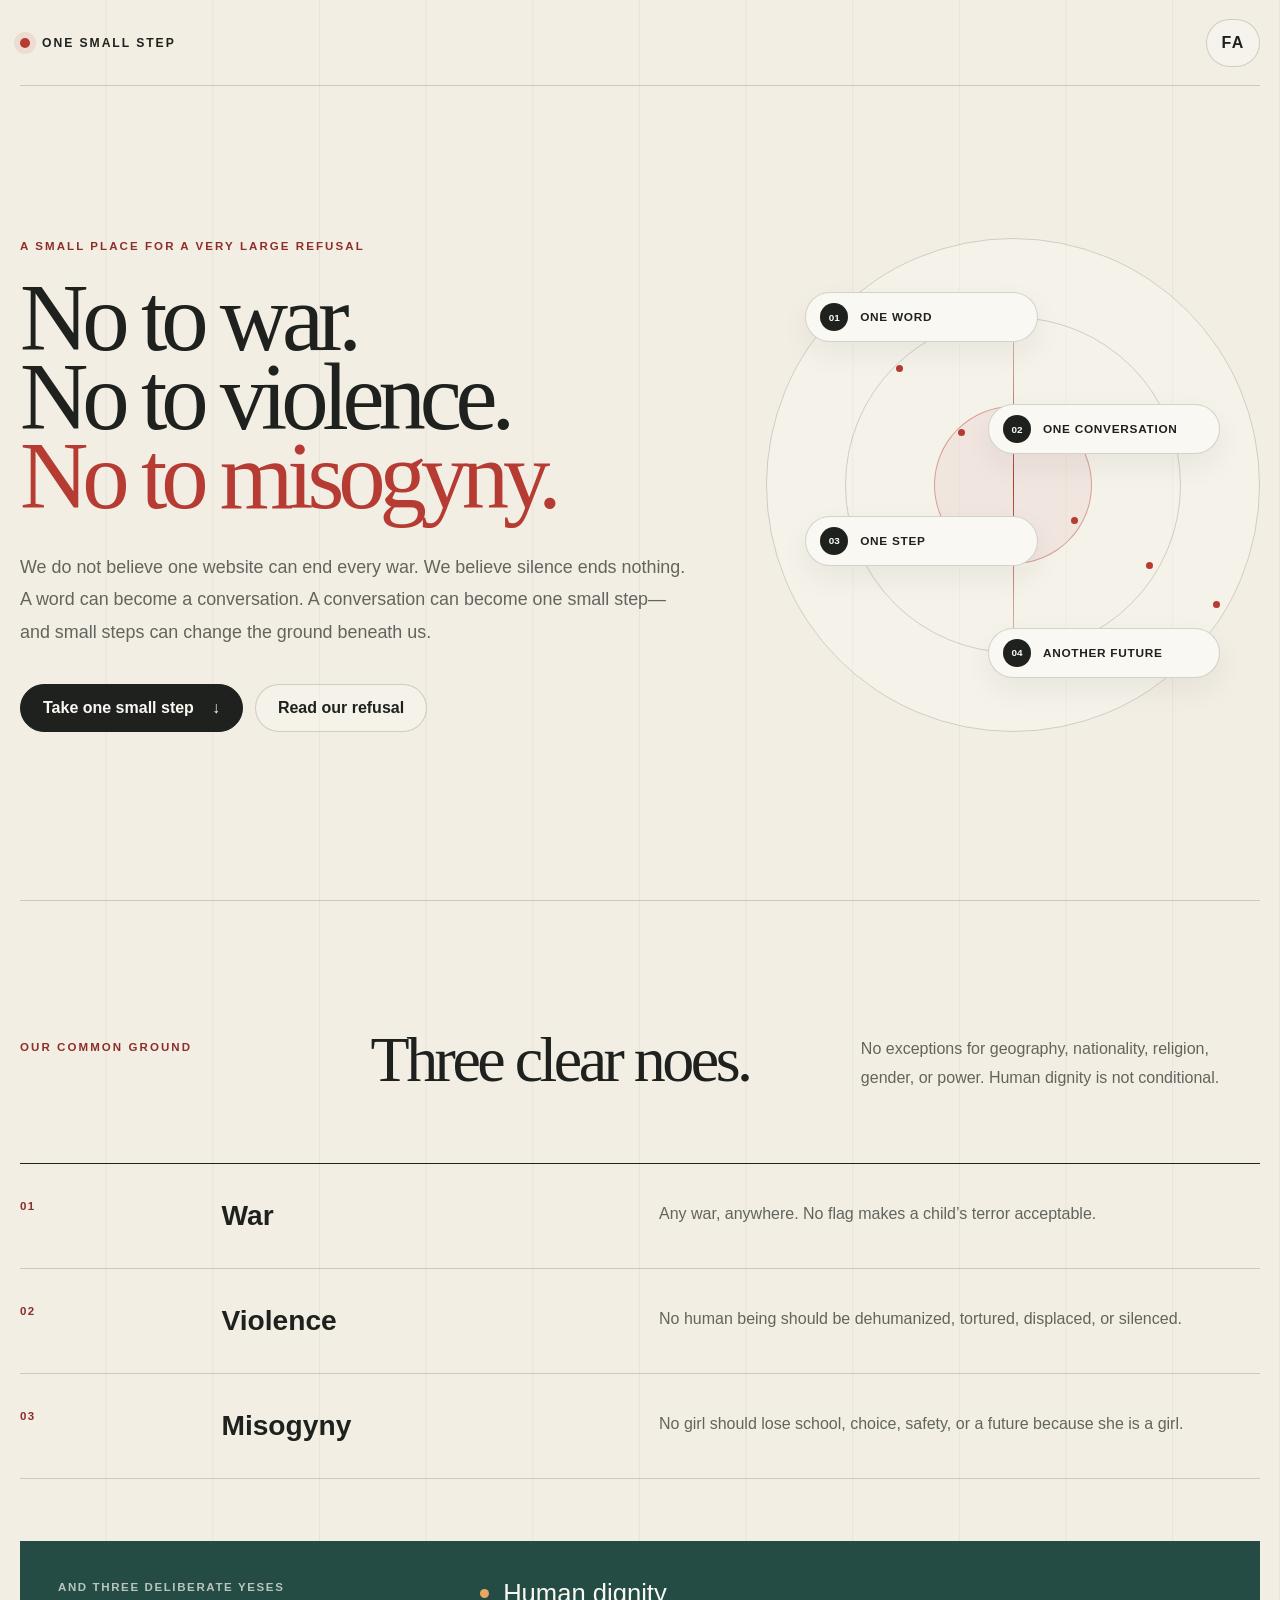
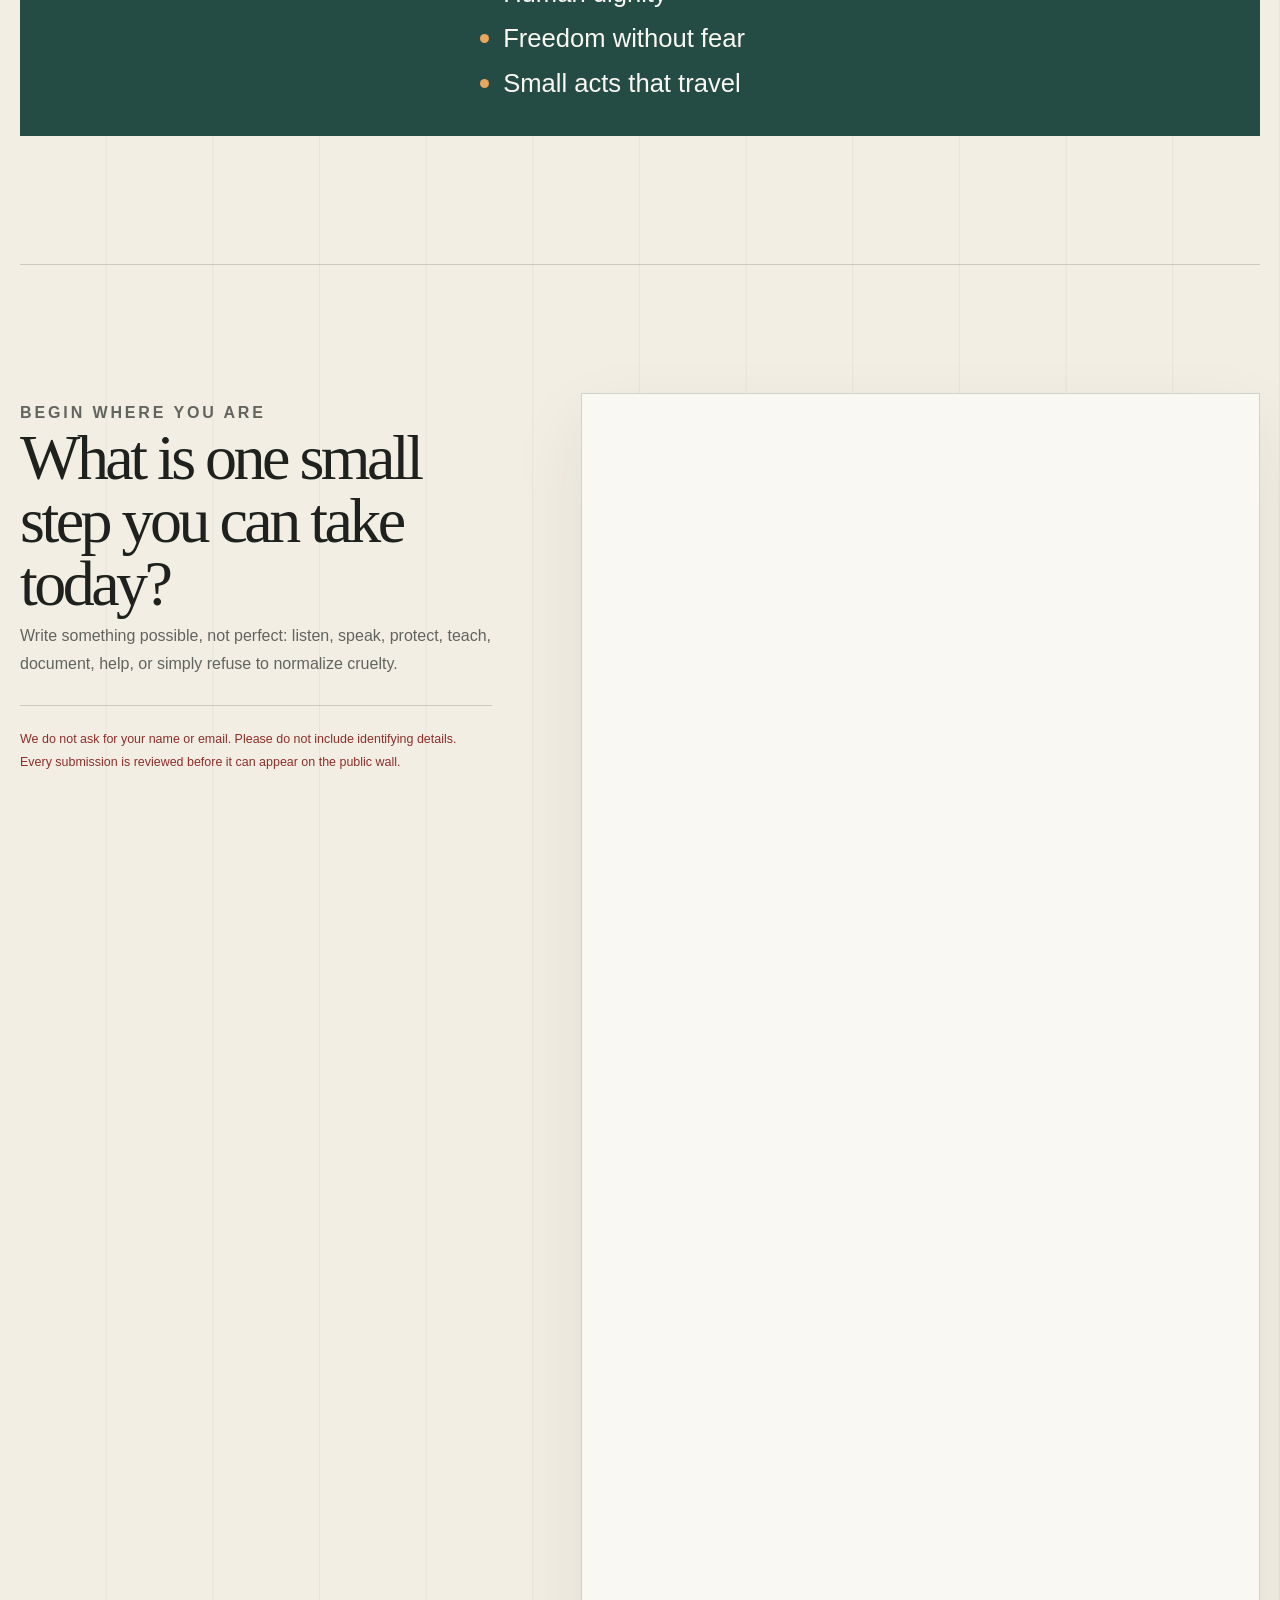
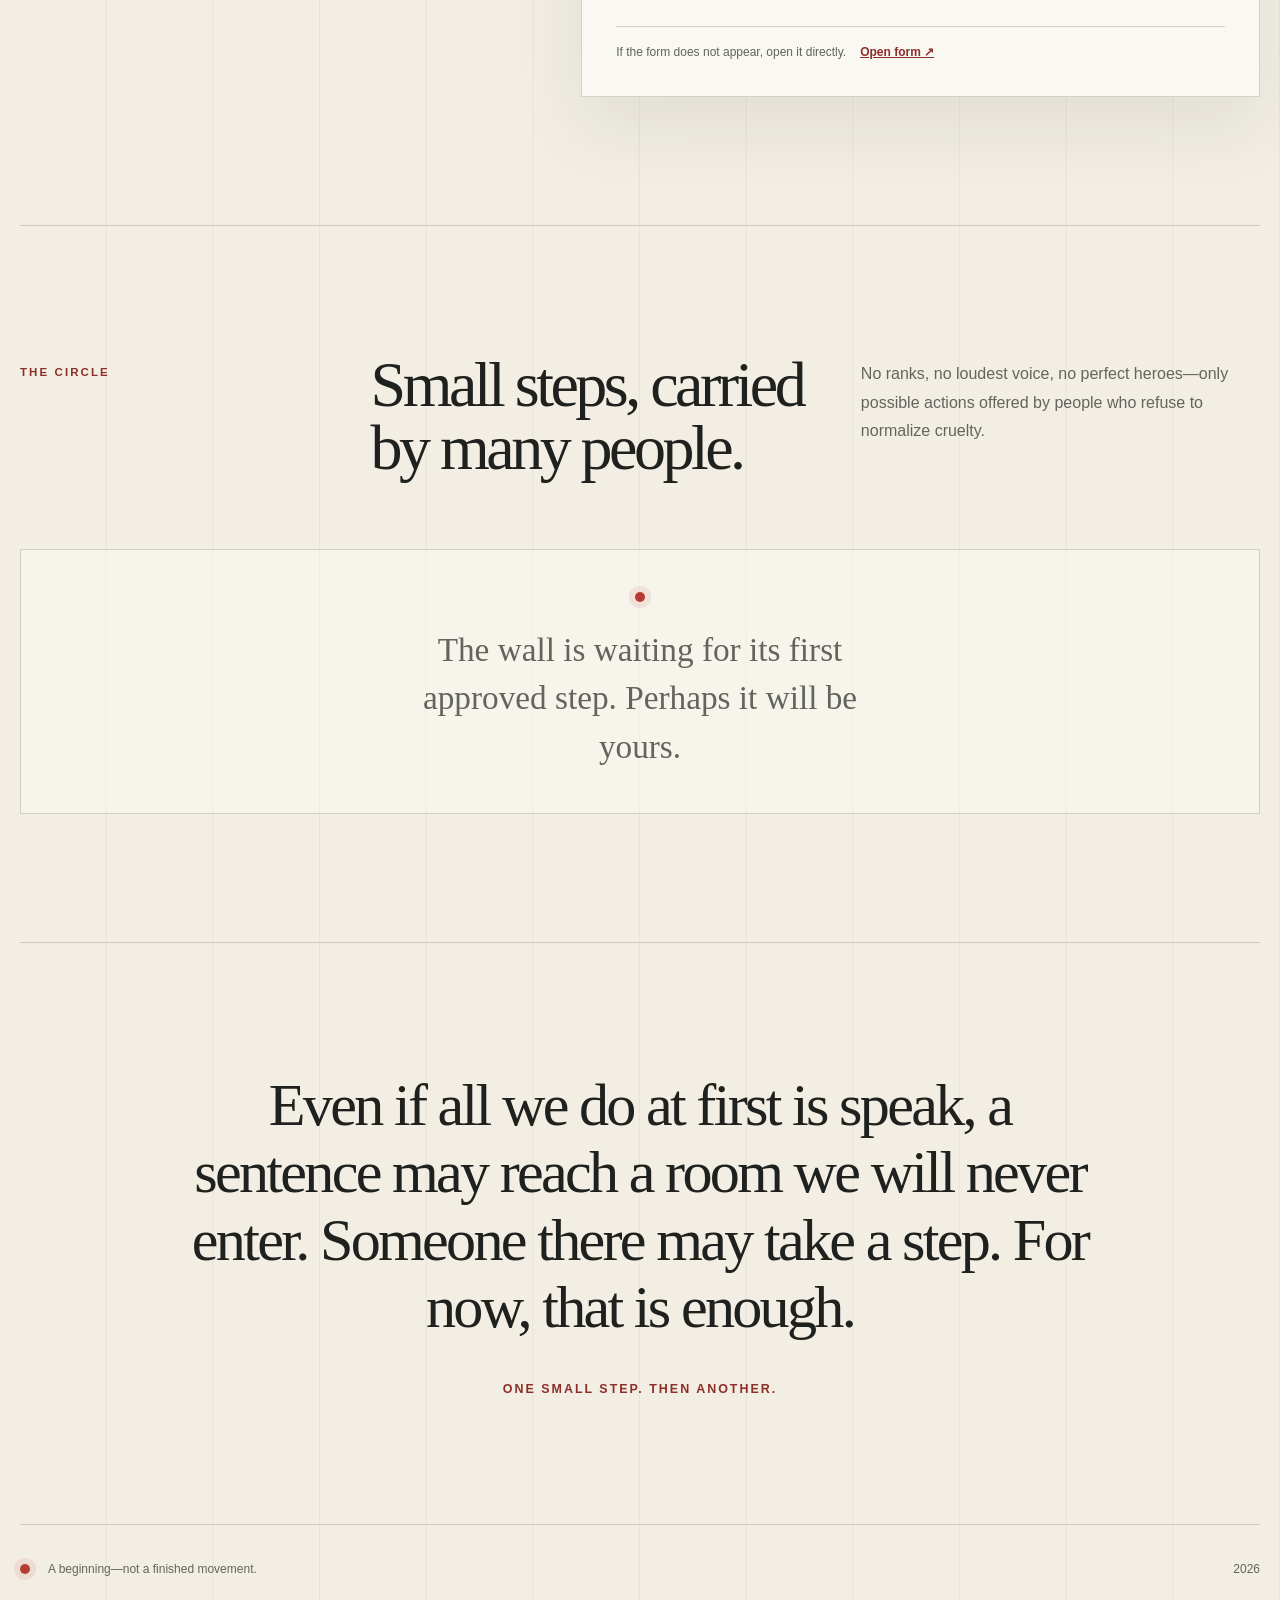
==== index.html @ c4e7d158 "Add files via upload" ====
<!doctype html>
<html lang="en" dir="ltr">
  <head>
    <meta charset="utf-8" />
    <meta name="viewport" content="width=device-width, initial-scale=1" />
    <meta
      name="description"
      content="A gathering place for people everywhere who say no to war, violence, and misogyny—and believe small steps can become meaningful change."
    />
    <meta name="theme-color" content="#f2eee4" />
    <title>One Small Step</title>
    <link rel="icon" href="./favicon.svg" type="image/svg+xml" />
    <link rel="stylesheet" href="./styles.css" />
    <script>
      try {
        const savedLanguage = localStorage.getItem("one-small-step-language");
        if (savedLanguage === "fa") {
          document.documentElement.lang = "fa";
          document.documentElement.dir = "rtl";
        }
      } catch (_) {}
    </script>
  </head>
  <body>
    <a class="skip-link" href="#main" data-copy="skip">Skip to the content</a>

    <main class="site-shell" id="main">
      <header class="topbar">
        <a class="wordmark" href="#top" aria-label="One Small Step">
          <span class="wordmark-dot" aria-hidden="true"></span>
          <span data-copy="brand">One Small Step</span>
        </a>
        <button
          class="language-button"
          id="language-button"
          type="button"
          aria-label="نمایش سایت به فارسی"
        >
          FA
        </button>
      </header>

      <section class="hero" id="top">
        <div class="hero-copy">
          <p class="eyebrow" data-copy="eyebrow">
            A small place for a very large refusal
          </p>
          <h1>
            <span data-copy="headline1">No to war.</span>
            <span data-copy="headline2">No to violence.</span>
            <span class="accent-line" data-copy="headline3">No to misogyny.</span>
          </h1>
          <p class="hero-intro" data-copy="intro">
            We do not believe one website can end every war. We believe silence
            ends nothing. A word can become a conversation. A conversation can
            become one small step—and small steps can change the ground beneath us.
          </p>
          <div class="hero-actions">
            <button class="primary-action" type="button" data-scroll="step">
              <span data-copy="takeStep">Take one small step</span>
              <span aria-hidden="true">↓</span>
            </button>
            <button class="secondary-action" type="button" data-scroll="manifesto">
              <span data-copy="read">Read our refusal</span>
            </button>
          </div>
        </div>

        <div class="step-map" aria-hidden="true">
          <div class="map-ring ring-one"></div>
          <div class="map-ring ring-two"></div>
          <div class="map-ring ring-three"></div>
          <div class="map-path">
            <div class="map-step"><span>01</span><p data-copy="trail1">one word</p></div>
            <div class="map-step"><span>02</span><p data-copy="trail2">one conversation</p></div>
            <div class="map-step"><span>03</span><p data-copy="trail3">one step</p></div>
            <div class="map-step"><span>04</span><p data-copy="trail4">another future</p></div>
          </div>
        </div>
      </section>

      <section class="manifesto section-frame" id="manifesto">
        <div class="section-heading">
          <p class="eyebrow" data-copy="manifestoEyebrow">Our common ground</p>
          <h2 data-copy="manifestoTitle">Three clear noes.</h2>
          <p data-copy="manifestoIntro">
            No exceptions for geography, nationality, religion, gender, or power.
            Human dignity is not conditional.
          </p>
        </div>

        <div class="refusal-list">
          <article class="refusal-row">
            <span class="refusal-number" data-copy="number1">01</span>
            <h3 data-copy="refusal1Title">War</h3>
            <p data-copy="refusal1Text">
              Any war, anywhere. No flag makes a child’s terror acceptable.
            </p>
          </article>
          <article class="refusal-row">
            <span class="refusal-number" data-copy="number2">02</span>
            <h3 data-copy="refusal2Title">Violence</h3>
            <p data-copy="refusal2Text">
              No human being should be dehumanized, tortured, displaced, or silenced.
            </p>
          </article>
          <article class="refusal-row">
            <span class="refusal-number" data-copy="number3">03</span>
            <h3 data-copy="refusal3Title">Misogyny</h3>
            <p data-copy="refusal3Text">
              No girl should lose school, choice, safety, or a future because she is a girl.
            </p>
          </article>
        </div>

        <div class="yes-block">
          <p data-copy="yesEyebrow">And three deliberate yeses</p>
          <div class="yes-list">
            <span><i aria-hidden="true"></i><b data-copy="yes1">Human dignity</b></span>
            <span><i aria-hidden="true"></i><b data-copy="yes2">Freedom without fear</b></span>
            <span><i aria-hidden="true"></i><b data-copy="yes3">Small acts that travel</b></span>
          </div>
        </div>
      </section>

      <section class="pledge section-frame" id="step">
        <div class="pledge-copy">
          <p class="eyebrow" data-copy="pledgeEyebrow">Begin where you are</p>
          <h2 data-copy="pledgeTitle">What is one small step you can take today?</h2>
          <p data-copy="pledgeText">
            Write something possible, not perfect: listen, speak, protect, teach,
            document, help, or simply refuse to normalize cruelty.
          </p>
          <p class="privacy-note" data-copy="privacy">
            We do not ask for your name or email. Please do not include identifying
            details. Every submission is reviewed before it can appear on the public wall.
          </p>
        </div>

        <div class="form-card">
          <iframe
            data-tally-src="https://tally.so/embed/J9v5gr?alignLeft=1&hideTitle=1&transparentBackground=1&dynamicHeight=1"
            loading="lazy"
            width="100%"
            height="1180"
            frameborder="0"
            marginheight="0"
            marginwidth="0"
            title="My Small Step form"
          ></iframe>
          <noscript>
            <p>
              <a href="https://tally.so/r/J9v5gr">Open the submission form</a>
            </p>
          </noscript>
          <p class="form-fallback">
            <span data-copy="formFallback">If the form does not appear, open it directly.</span>
            <a href="https://tally.so/r/J9v5gr" target="_blank" rel="noreferrer" data-copy="openForm">
              Open form ↗
            </a>
          </p>
        </div>
      </section>

      <section class="wall section-frame" id="wall">
        <div class="wall-heading">
          <p class="eyebrow" data-copy="wallEyebrow">The circle</p>
          <h2 data-copy="wallTitle">Small steps, carried by many people.</h2>
          <p data-copy="wallIntro">
            No ranks, no loudest voice, no perfect heroes—only possible actions
            offered by people who refuse to normalize cruelty.
          </p>
        </div>

        <div id="step-wall" class="step-wall" aria-live="polite"></div>
        <div id="wall-empty" class="wall-empty">
          <span class="wordmark-dot" aria-hidden="true"></span>
          <p data-copy="wallEmpty">
            The wall is waiting for its first approved step. Perhaps it will be yours.
          </p>
        </div>
      </section>

      <section class="closing section-frame">
        <blockquote data-copy="closing">
          Even if all we do at first is speak, a sentence may reach a room we will
          never enter. Someone there may take a step. For now, that is enough.
        </blockquote>
        <p data-copy="closingMark">One small step. Then another.</p>
      </section>

      <footer>
        <span class="wordmark-dot" aria-hidden="true"></span>
        <p data-copy="footer">A beginning—not a finished movement.</p>
        <span>2026</span>
      </footer>
    </main>

    <script src="./script.js" defer></script>
    <script>
      var d = document;
      var w = "https://tally.so/widgets/embed.js";
      var loadTally = function () {
        if (typeof Tally !== "undefined") {
          Tally.loadEmbeds();
        } else {
          d.querySelectorAll("iframe[data-tally-src]:not([src])").forEach(function (frame) {
            frame.src = frame.dataset.tallySrc;
          });
        }
      };
      if (typeof Tally !== "undefined") {
        loadTally();
      } else if (!d.querySelector('script[src="' + w + '"]')) {
        var s = d.createElement("script");
        s.src = w;
        s.onload = loadTally;
        s.onerror = loadTally;
        d.body.appendChild(s);
      }
    </script>
  </body>
</html>
---- styles.css ----
:root {
  --paper: #f2eee4;
  --paper-light: #faf8f2;
  --ink: #1e211d;
  --muted-ink: #62645e;
  --line: rgba(30, 33, 29, 0.18);
  --red: #b63b32;
  --red-dark: #8e2e28;
  --green: #244c45;
}

* {
  box-sizing: border-box;
}

html {
  scroll-behavior: smooth;
  background: var(--paper);
}

body {
  margin: 0;
  background: var(--paper);
  color: var(--ink);
  font-family: Arial, Helvetica, Tahoma, sans-serif;
  text-rendering: optimizeLegibility;
}

button,
textarea {
  font: inherit;
}

button,
a {
  -webkit-tap-highlight-color: transparent;
}

.skip-link {
  position: fixed;
  top: 12px;
  left: 12px;
  z-index: 20;
  transform: translateY(-140%);
  padding: 10px 14px;
  border-radius: 999px;
  background: var(--ink);
  color: var(--paper-light);
}

.skip-link:focus {
  transform: translateY(0);
}

.site-shell {
  min-height: 100vh;
  overflow: hidden;
  background:
    linear-gradient(
        90deg,
        transparent 0,
        transparent calc(100% - 1px),
        rgba(30, 33, 29, 0.05) calc(100% - 1px)
      )
      0 0 / 8.333vw 100%,
    var(--paper);
}

.topbar {
  width: min(100% - 40px, 1240px);
  height: 86px;
  margin: 0 auto;
  display: flex;
  align-items: center;
  justify-content: space-between;
  border-bottom: 1px solid var(--line);
}

.wordmark {
  display: inline-flex;
  align-items: center;
  gap: 12px;
  color: var(--ink);
  font-size: 0.76rem;
  font-weight: 800;
  letter-spacing: 0.16em;
  text-decoration: none;
  text-transform: uppercase;
}

[dir="rtl"] .wordmark {
  font-size: 0.9rem;
  letter-spacing: 0;
  text-transform: none;
}

.wordmark-dot {
  width: 10px;
  height: 10px;
  flex: 0 0 auto;
  border-radius: 50%;
  background: var(--red);
  box-shadow: 0 0 0 6px rgba(182, 59, 50, 0.1);
}

.language-button,
.primary-action,
.secondary-action {
  min-height: 48px;
  border: 1px solid var(--line);
  border-radius: 999px;
  cursor: pointer;
  font-weight: 800;
}

.language-button {
  min-width: 54px;
  background: rgba(250, 248, 242, 0.55);
  color: var(--ink);
  letter-spacing: 0.08em;
}

.language-button:hover,
.language-button:focus-visible {
  background: var(--ink);
  color: var(--paper-light);
}

.hero {
  width: min(100% - 40px, 1240px);
  min-height: calc(100vh - 86px);
  margin: 0 auto;
  display: grid;
  grid-template-columns: minmax(0, 1.15fr) minmax(360px, 0.85fr);
  gap: 6vw;
  align-items: center;
  padding: 80px 0 96px;
}

.eyebrow {
  margin: 0 0 24px;
  color: var(--red-dark);
  font-size: 0.72rem;
  font-weight: 800;
  letter-spacing: 0.18em;
  line-height: 1.5;
  text-transform: uppercase;
}

[dir="rtl"] .eyebrow {
  font-size: 0.82rem;
  letter-spacing: 0;
  text-transform: none;
}

.hero h1 {
  max-width: 800px;
  margin: 0;
  font-family: Georgia, "Times New Roman", Tahoma, serif;
  font-size: clamp(3.6rem, 7.4vw, 7.7rem);
  font-weight: 500;
  letter-spacing: -0.065em;
  line-height: 0.83;
}

.hero h1 span {
  display: block;
}

.hero h1 .accent-line {
  color: var(--red);
}

[dir="rtl"] .hero h1 {
  font-family: Tahoma, Arial, sans-serif;
  font-size: clamp(3.4rem, 7vw, 7.2rem);
  font-weight: 800;
  letter-spacing: -0.075em;
  line-height: 1.03;
}

.hero-intro {
  max-width: 690px;
  margin: 36px 0 0;
  color: var(--muted-ink);
  font-size: clamp(1rem, 1.4vw, 1.16rem);
  line-height: 1.8;
}

[dir="rtl"] .hero-intro {
  line-height: 2;
}

.hero-actions {
  display: flex;
  flex-wrap: wrap;
  gap: 12px;
  margin-top: 36px;
}

.primary-action,
.secondary-action {
  padding: 0 22px;
}

.primary-action {
  display: inline-flex;
  align-items: center;
  justify-content: space-between;
  gap: 18px;
  border-color: var(--ink);
  background: var(--ink);
  color: var(--paper-light);
}

.primary-action:hover,
.primary-action:focus-visible {
  border-color: var(--red-dark);
  background: var(--red-dark);
}

.secondary-action {
  background: rgba(250, 248, 242, 0.36);
  color: var(--ink);
}

.secondary-action:hover,
.secondary-action:focus-visible {
  background: var(--paper-light);
}

.step-map {
  position: relative;
  width: 100%;
  max-width: 500px;
  aspect-ratio: 1;
  justify-self: end;
  border-radius: 50%;
  background: rgba(250, 248, 242, 0.35);
}

.map-ring {
  position: absolute;
  inset: 0;
  border: 1px solid var(--line);
  border-radius: 50%;
}

.ring-two {
  inset: 16%;
}

.ring-three {
  inset: 34%;
  border-color: rgba(182, 59, 50, 0.42);
  background: rgba(182, 59, 50, 0.06);
}

.map-ring::before,
.map-ring::after {
  content: "";
  position: absolute;
  width: 7px;
  height: 7px;
  border-radius: 50%;
  background: var(--red);
}

.map-ring::before {
  top: 14%;
  left: 15%;
}

.map-ring::after {
  right: 8%;
  bottom: 25%;
}

.map-path {
  position: absolute;
  inset: 11% 8%;
  display: flex;
  flex-direction: column;
  justify-content: space-between;
}

.map-path::before {
  content: "";
  position: absolute;
  top: 20px;
  bottom: 20px;
  left: 50%;
  width: 1px;
  background: linear-gradient(var(--line), var(--red), var(--line));
}

[dir="rtl"] .map-path::before {
  right: 50%;
  left: auto;
}

.map-step {
  position: relative;
  z-index: 1;
  width: 56%;
  display: flex;
  align-items: center;
  gap: 12px;
  padding: 10px 14px;
  border: 1px solid var(--line);
  border-radius: 999px;
  background: var(--paper-light);
  box-shadow: 0 12px 30px rgba(30, 33, 29, 0.06);
}

.map-step:nth-child(even) {
  align-self: flex-end;
}

.map-step span {
  display: grid;
  width: 28px;
  height: 28px;
  place-items: center;
  flex: 0 0 auto;
  border-radius: 50%;
  background: var(--ink);
  color: var(--paper-light);
  font-size: 0.62rem;
  font-weight: 800;
}

.map-step p {
  margin: 0;
  font-size: 0.74rem;
  font-weight: 750;
  letter-spacing: 0.06em;
  text-transform: uppercase;
}

[dir="rtl"] .map-step p {
  font-size: 0.78rem;
  letter-spacing: 0;
  text-transform: none;
}

.section-frame {
  width: min(100% - 40px, 1240px);
  margin: 0 auto;
  padding: 128px 0;
}

.manifesto,
.pledge,
.wall,
.closing {
  border-top: 1px solid var(--line);
}

.section-heading,
.wall-heading {
  display: grid;
  grid-template-columns: 0.75fr 1.1fr 1fr;
  gap: 4vw;
  align-items: start;
  margin-bottom: 70px;
}

.section-heading .eyebrow,
.wall-heading .eyebrow {
  margin-top: 10px;
}

.section-heading h2,
.pledge-copy h2,
.wall-heading h2 {
  margin: 0;
  font-family: Georgia, "Times New Roman", Tahoma, serif;
  font-size: clamp(2.7rem, 5vw, 5.2rem);
  font-weight: 500;
  letter-spacing: -0.055em;
  line-height: 0.98;
}

[dir="rtl"] .section-heading h2,
[dir="rtl"] .pledge-copy h2,
[dir="rtl"] .wall-heading h2 {
  font-family: Tahoma, Arial, sans-serif;
  font-weight: 800;
  line-height: 1.2;
}

.section-heading > p:last-child,
.pledge-copy > p,
.wall-heading > p:last-child {
  margin: 6px 0 0;
  color: var(--muted-ink);
  font-size: 1rem;
  line-height: 1.8;
}

[dir="rtl"] .section-heading > p:last-child,
[dir="rtl"] .pledge-copy > p,
[dir="rtl"] .wall-heading > p:last-child {
  line-height: 2;
}

.refusal-list {
  border-top: 1px solid var(--ink);
}

.refusal-row {
  display: grid;
  grid-template-columns: 0.35fr 0.9fr 1.4fr;
  gap: 4vw;
  align-items: start;
  padding: 36px 0;
  border-bottom: 1px solid var(--line);
}

.refusal-number {
  color: var(--red-dark);
  font-size: 0.72rem;
  font-weight: 800;
  letter-spacing: 0.12em;
}

.refusal-row h3 {
  margin: 0;
  font-size: clamp(1.55rem, 2.2vw, 2.2rem);
  font-weight: 750;
}

.refusal-row p {
  margin: 0;
  color: var(--muted-ink);
  font-size: 1rem;
  line-height: 1.75;
}

[dir="rtl"] .refusal-row p {
  line-height: 2;
}

.yes-block {
  display: grid;
  grid-template-columns: 1fr 2fr;
  gap: 4vw;
  margin-top: 62px;
  padding: 38px;
  background: var(--green);
  color: var(--paper-light);
}

.yes-block > p {
  margin: 2px 0 0;
  color: rgba(250, 248, 242, 0.7);
  font-size: 0.72rem;
  font-weight: 800;
  letter-spacing: 0.14em;
  text-transform: uppercase;
}

[dir="rtl"] .yes-block > p {
  letter-spacing: 0;
  text-transform: none;
}

.yes-list {
  display: grid;
  gap: 16px;
}

.yes-list span {
  display: flex;
  align-items: center;
  gap: 14px;
  font-size: clamp(1.2rem, 2vw, 1.8rem);
}

.yes-list b {
  font-weight: 500;
}

.yes-list i {
  width: 9px;
  height: 9px;
  flex: 0 0 auto;
  border-radius: 50%;
  background: #e8a65f;
}

.pledge {
  display: grid;
  grid-template-columns: 0.82fr 1.18fr;
  gap: 7vw;
  align-items: start;
}

.pledge-copy {
  position: sticky;
  top: 40px;
}

.pledge-copy .privacy-note {
  margin-top: 26px;
  padding-top: 22px;
  border-top: 1px solid var(--line);
  color: var(--red-dark);
  font-size: 0.78rem;
}

.form-card {
  min-width: 0;
  padding: clamp(16px, 3vw, 34px);
  border: 1px solid var(--line);
  background: var(--paper-light);
  box-shadow: 0 30px 70px rgba(30, 33, 29, 0.08);
}

.form-card iframe {
  display: block;
  width: 100%;
  border: 0;
}

.form-fallback {
  display: flex;
  flex-wrap: wrap;
  gap: 8px 14px;
  margin: 18px 0 0;
  padding-top: 16px;
  border-top: 1px solid var(--line);
  color: var(--muted-ink);
  font-size: 0.75rem;
  line-height: 1.6;
}

.form-fallback a {
  color: var(--red-dark);
  font-weight: 800;
}

.wall-empty {
  min-height: 230px;
  display: flex;
  flex-direction: column;
  align-items: center;
  justify-content: center;
  gap: 24px;
  padding: 42px;
  border: 1px solid var(--line);
  background: rgba(250, 248, 242, 0.48);
  color: var(--muted-ink);
  text-align: center;
}

.wall-empty[hidden] {
  display: none;
}

.wall-empty p {
  max-width: 520px;
  margin: 0;
  font-family: Georgia, "Times New Roman", Tahoma, serif;
  font-size: clamp(1.35rem, 2.6vw, 2.2rem);
  line-height: 1.45;
}

[dir="rtl"] .wall-empty p {
  font-family: Tahoma, Arial, sans-serif;
  line-height: 1.8;
}

.step-wall {
  display: grid;
  grid-template-columns: repeat(3, minmax(0, 1fr));
  gap: 14px;
}

.public-step {
  min-height: 220px;
  display: flex;
  flex-direction: column;
  justify-content: space-between;
  gap: 28px;
  padding: 28px;
  border: 1px solid var(--line);
  background: var(--paper-light);
}

.public-step:nth-child(3n + 2) {
  background: var(--green);
  color: var(--paper-light);
}

.public-step:nth-child(3n + 3) {
  background: #e3d6c5;
}

.step-language {
  color: var(--red-dark);
  font-size: 0.65rem;
  font-weight: 800;
  letter-spacing: 0.14em;
}

.public-step:nth-child(3n + 2) .step-language {
  color: #e8a65f;
}

.public-step blockquote {
  margin: 0;
  font-family: Georgia, "Times New Roman", Tahoma, serif;
  font-size: clamp(1.25rem, 2vw, 1.8rem);
  line-height: 1.5;
}

.public-step blockquote[dir="rtl"] {
  font-family: Tahoma, Arial, sans-serif;
  line-height: 1.8;
}

.closing {
  text-align: center;
}

.closing blockquote {
  max-width: 930px;
  margin: 0 auto;
  font-family: Georgia, "Times New Roman", Tahoma, serif;
  font-size: clamp(2rem, 4.7vw, 4.8rem);
  letter-spacing: -0.045em;
  line-height: 1.12;
}

[dir="rtl"] .closing blockquote {
  font-family: Tahoma, Arial, sans-serif;
  font-size: clamp(1.8rem, 4.3vw, 4.4rem);
  font-weight: 750;
  line-height: 1.55;
}

.closing > p {
  margin: 42px 0 0;
  color: var(--red-dark);
  font-size: 0.78rem;
  font-weight: 800;
  letter-spacing: 0.16em;
  text-transform: uppercase;
}

[dir="rtl"] .closing > p {
  letter-spacing: 0;
  text-transform: none;
}

footer {
  width: min(100% - 40px, 1240px);
  min-height: 88px;
  margin: 0 auto;
  display: flex;
  align-items: center;
  gap: 18px;
  border-top: 1px solid var(--line);
  color: var(--muted-ink);
  font-size: 0.75rem;
}

footer p {
  flex: 1;
}

@media (max-width: 900px) {
  .hero {
    grid-template-columns: 1fr;
  }

  .step-map {
    max-width: 520px;
    justify-self: center;
  }

  .section-heading,
  .wall-heading {
    grid-template-columns: 1fr 1fr;
  }

  .section-heading > p:last-child,
  .wall-heading > p:last-child {
    grid-column: 2;
  }

  .pledge {
    grid-template-columns: 1fr;
  }

  .pledge-copy {
    position: static;
  }

  .step-wall {
    grid-template-columns: repeat(2, minmax(0, 1fr));
  }
}

@media (max-width: 620px) {
  .topbar,
  .hero,
  .section-frame,
  footer {
    width: min(100% - 28px, 1240px);
  }

  .topbar {
    height: 74px;
  }

  .hero {
    min-height: auto;
    gap: 64px;
    padding: 72px 0 78px;
  }

  .hero h1 {
    font-size: clamp(3.25rem, 17vw, 5rem);
    line-height: 0.9;
  }

  [dir="rtl"] .hero h1 {
    font-size: clamp(3rem, 15.5vw, 4.7rem);
    line-height: 1.08;
  }

  .step-map {
    width: min(100%, 430px);
  }

  .map-step {
    width: 66%;
  }

  .section-frame {
    padding: 88px 0;
  }

  .section-heading,
  .wall-heading,
  .refusal-row,
  .yes-block {
    grid-template-columns: 1fr;
  }

  .section-heading,
  .wall-heading {
    gap: 24px;
    margin-bottom: 48px;
  }

  .section-heading > p:last-child,
  .wall-heading > p:last-child {
    grid-column: auto;
  }

  .refusal-row {
    gap: 14px;
    padding: 28px 0;
  }

  .yes-block {
    gap: 30px;
    padding: 28px;
  }

  .form-card {
    margin-inline: -6px;
    padding: 10px;
  }

  .form-card iframe {
    min-height: 1240px;
  }

  .step-wall {
    grid-template-columns: 1fr;
  }

  .closing blockquote {
    font-size: 2rem;
  }
}

@media (prefers-reduced-motion: reduce) {
  html {
    scroll-behavior: auto;
  }
}
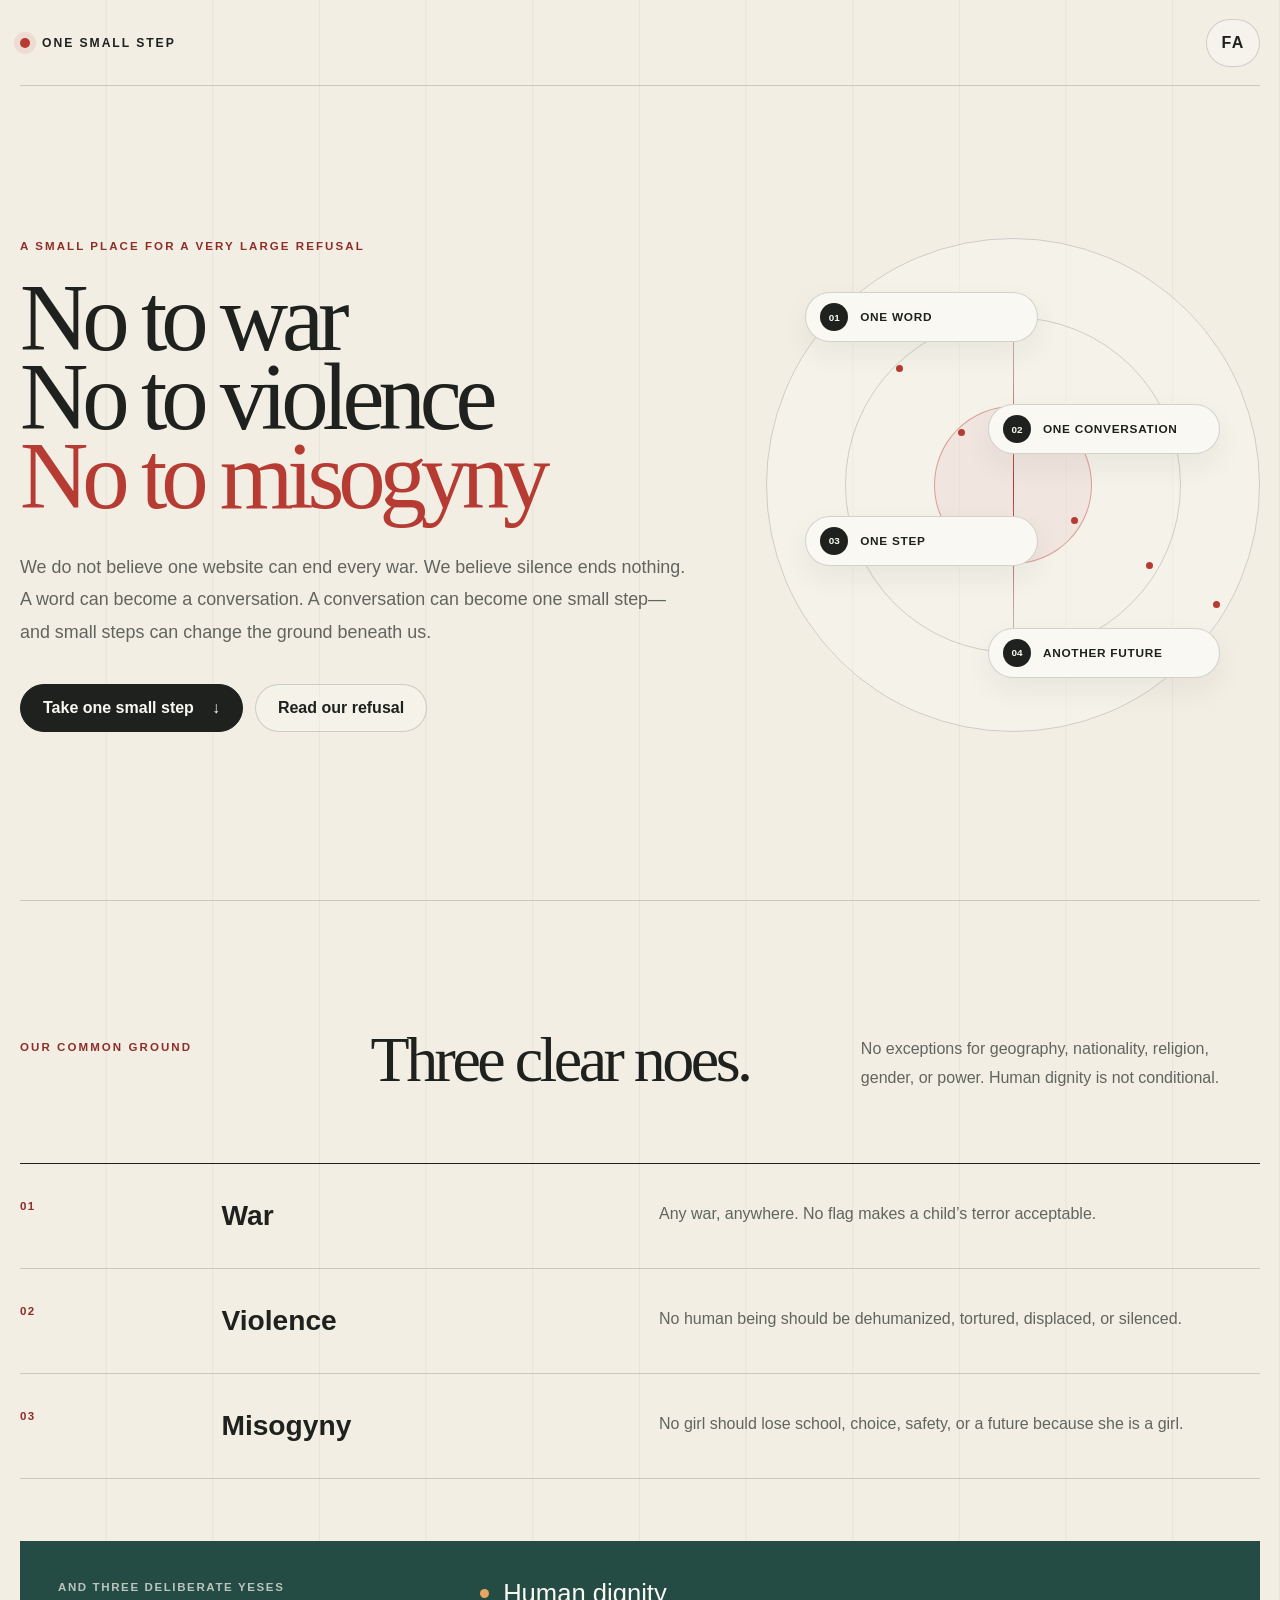
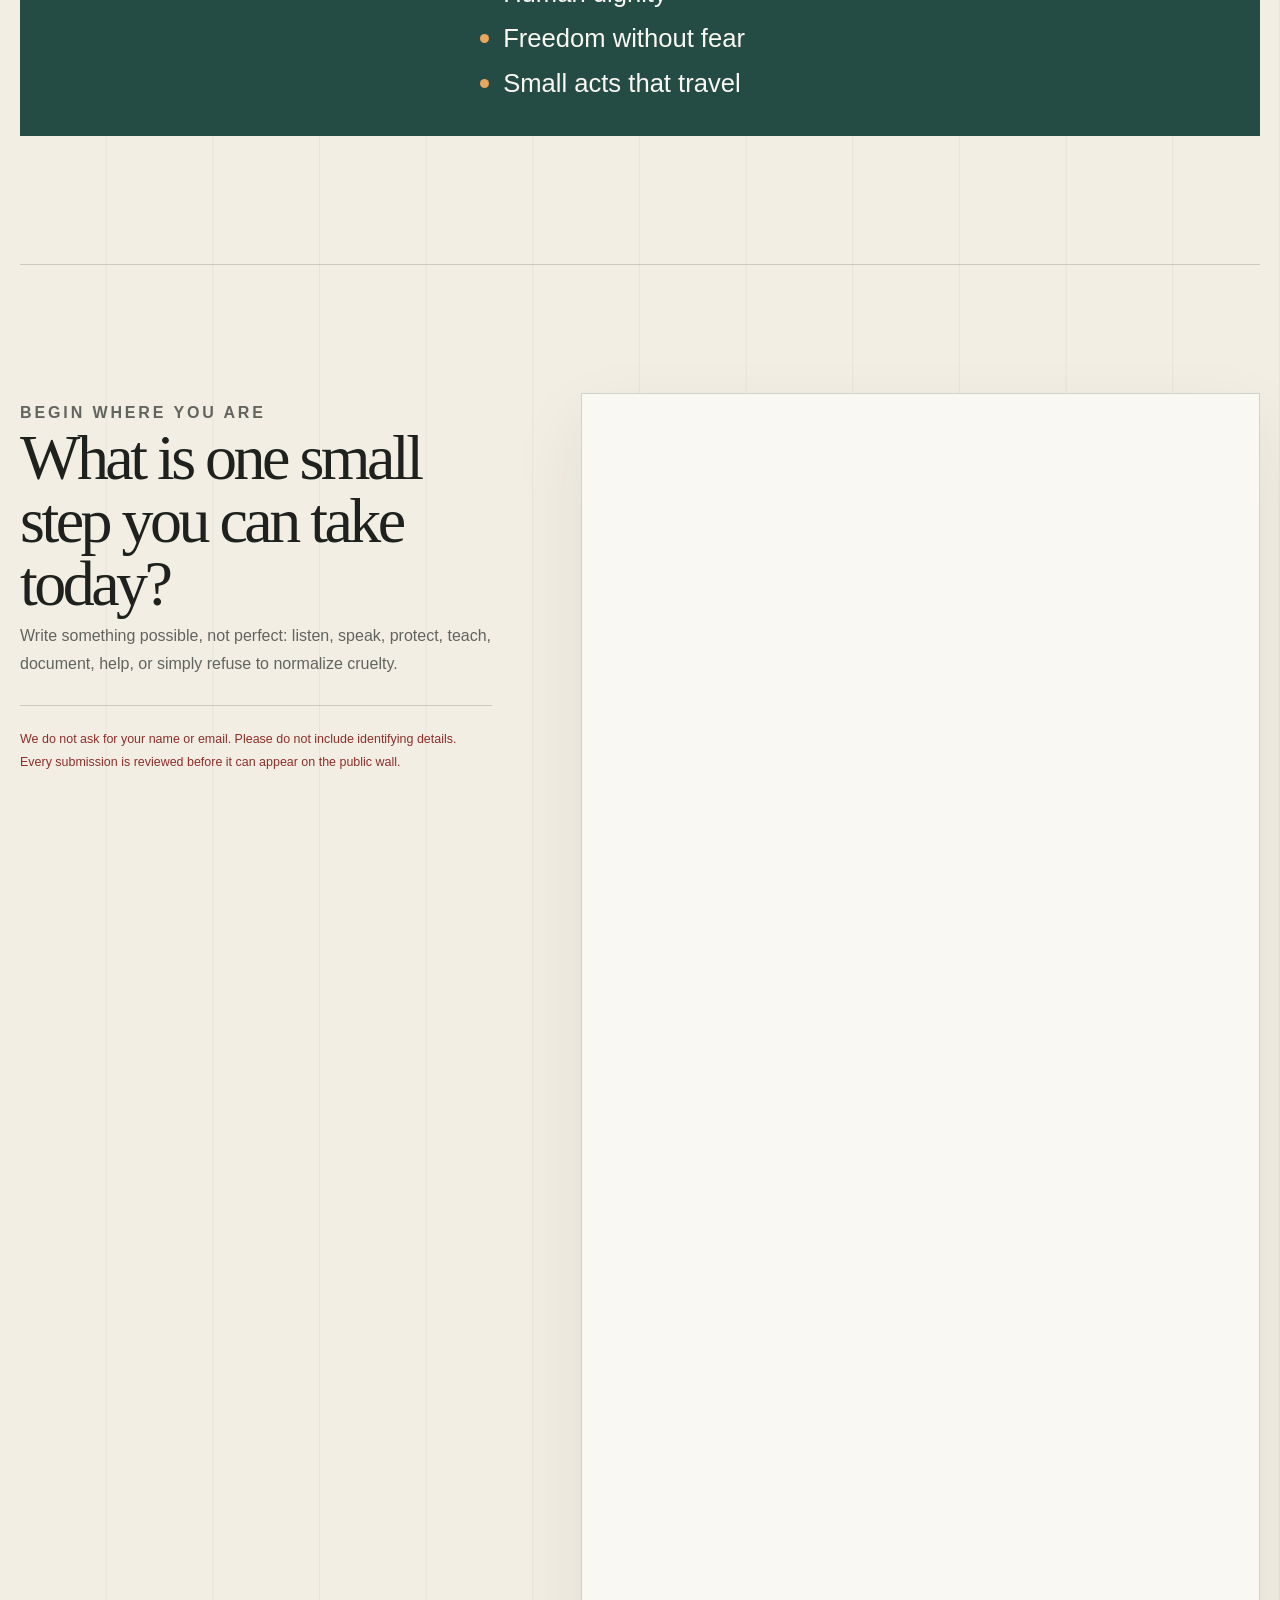
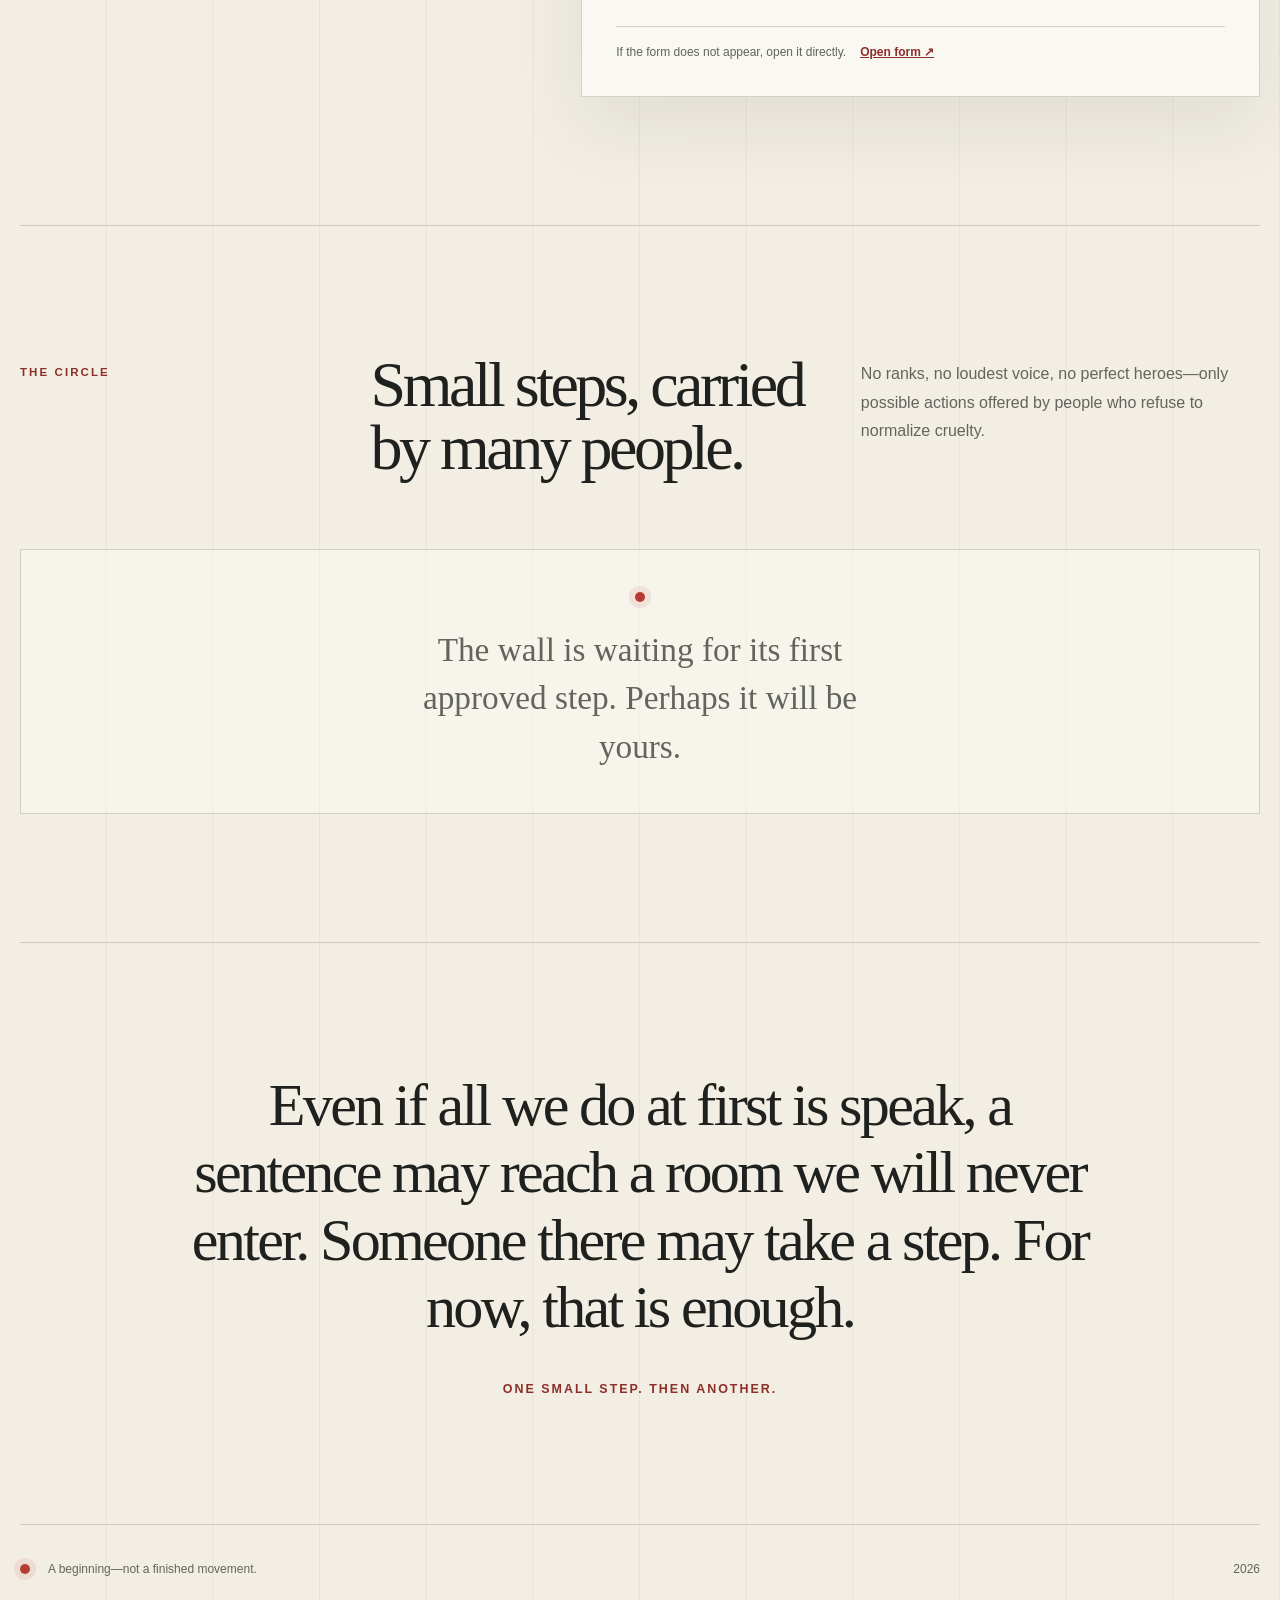
==== commit 07f74227: "Add files via upload" ====
--- a/index.html
+++ b/index.html
@@ -46,9 +46,9 @@
             A small place for a very large refusal
           </p>
           <h1>
-            <span data-copy="headline1">No to war.</span>
-            <span data-copy="headline2">No to violence.</span>
-            <span class="accent-line" data-copy="headline3">No to misogyny.</span>
+            <span data-copy="headline1">No to war</span>
+            <span data-copy="headline2">No to violence</span>
+            <span class="accent-line" data-copy="headline3">No to misogyny</span>
           </h1>
           <p class="hero-intro" data-copy="intro">
             We do not believe one website can end every war. We believe silence
@@ -219,5 +219,29 @@
         d.body.appendChild(s);
       }
     </script>
+    <script>
+      document.addEventListener("DOMContentLoaded", function () {
+        var headlineSelector =
+          '[data-copy="headline1"], [data-copy="headline2"], [data-copy="headline3"]';
+
+        var removeHeadlinePeriods = function () {
+          document.querySelectorAll(headlineSelector).forEach(function (headline) {
+            var cleanText = headline.textContent.replace(/[.。]\s*$/, "");
+            if (cleanText !== headline.textContent) {
+              headline.textContent = cleanText;
+            }
+          });
+        };
+
+        removeHeadlinePeriods();
+        document.querySelectorAll(headlineSelector).forEach(function (headline) {
+          new MutationObserver(removeHeadlinePeriods).observe(headline, {
+            childList: true,
+            characterData: true,
+            subtree: true,
+          });
+        });
+      });
+    </script>
   </body>
 </html>
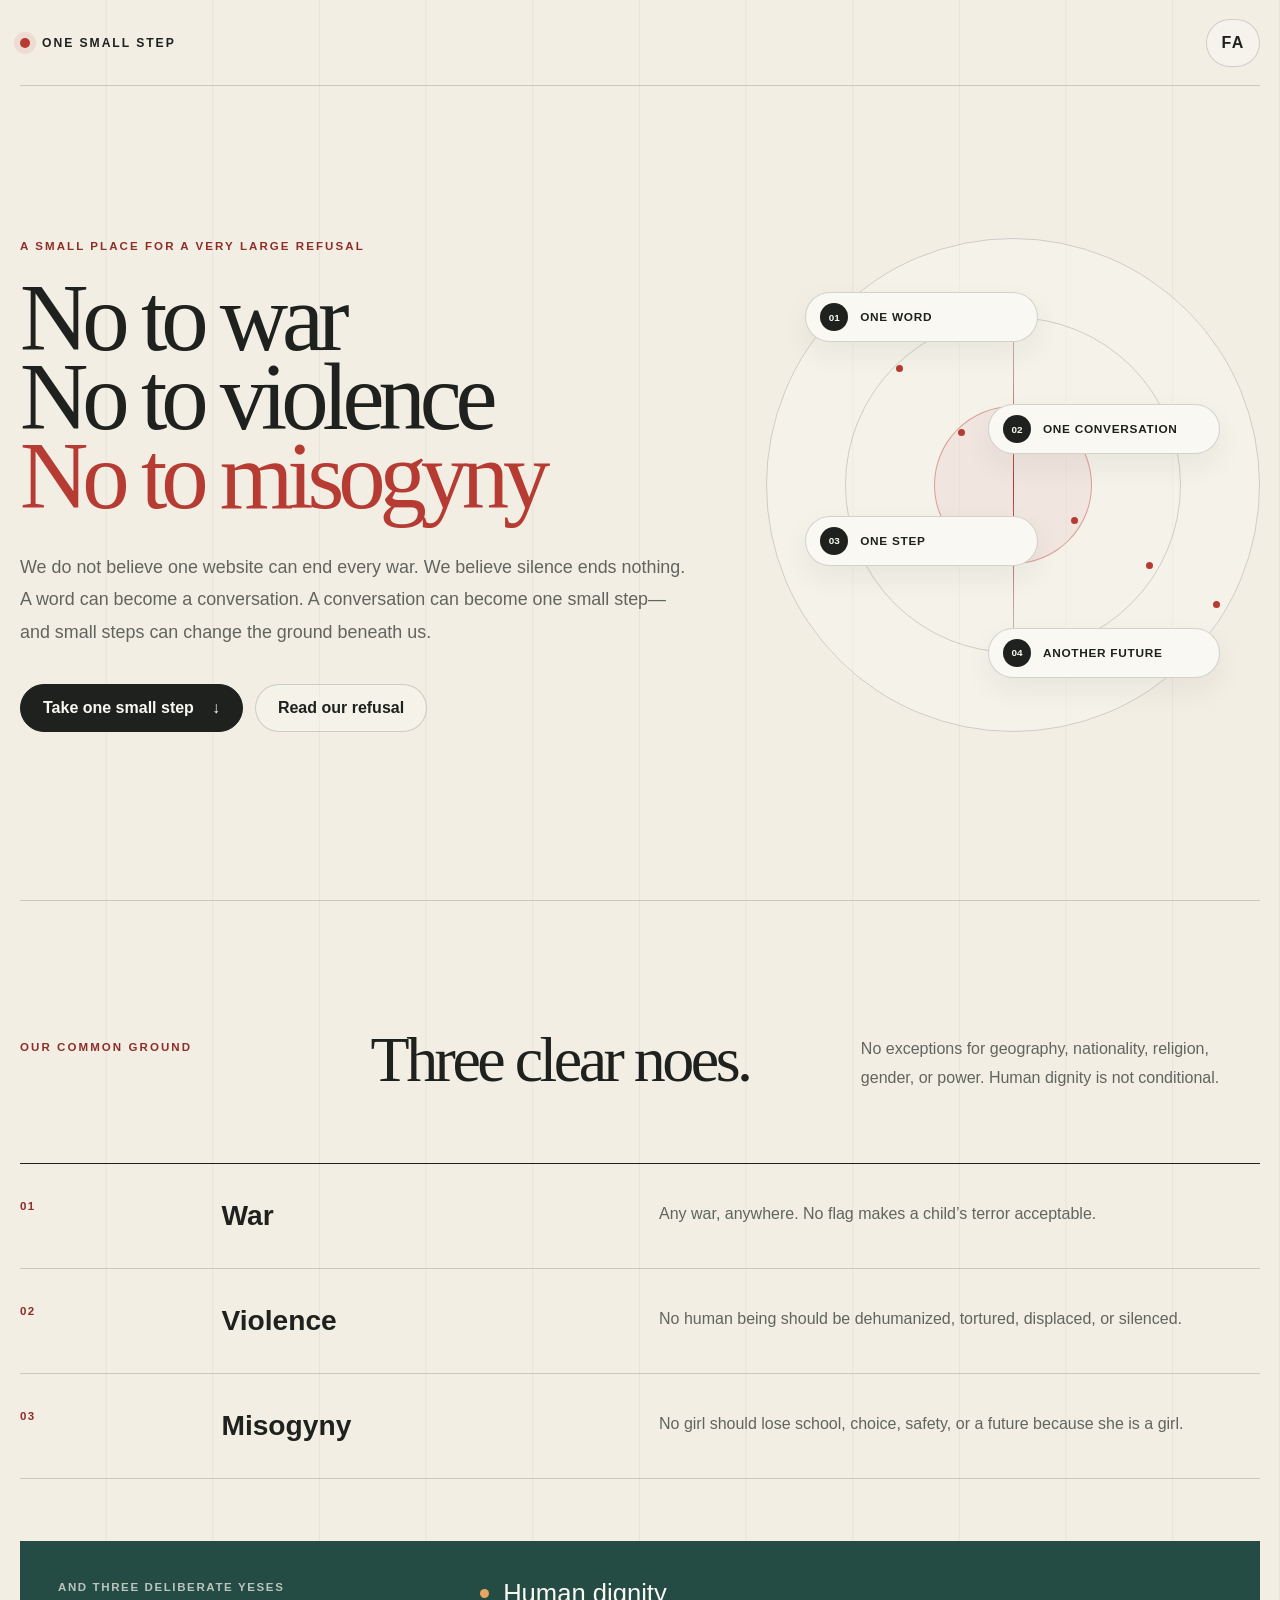
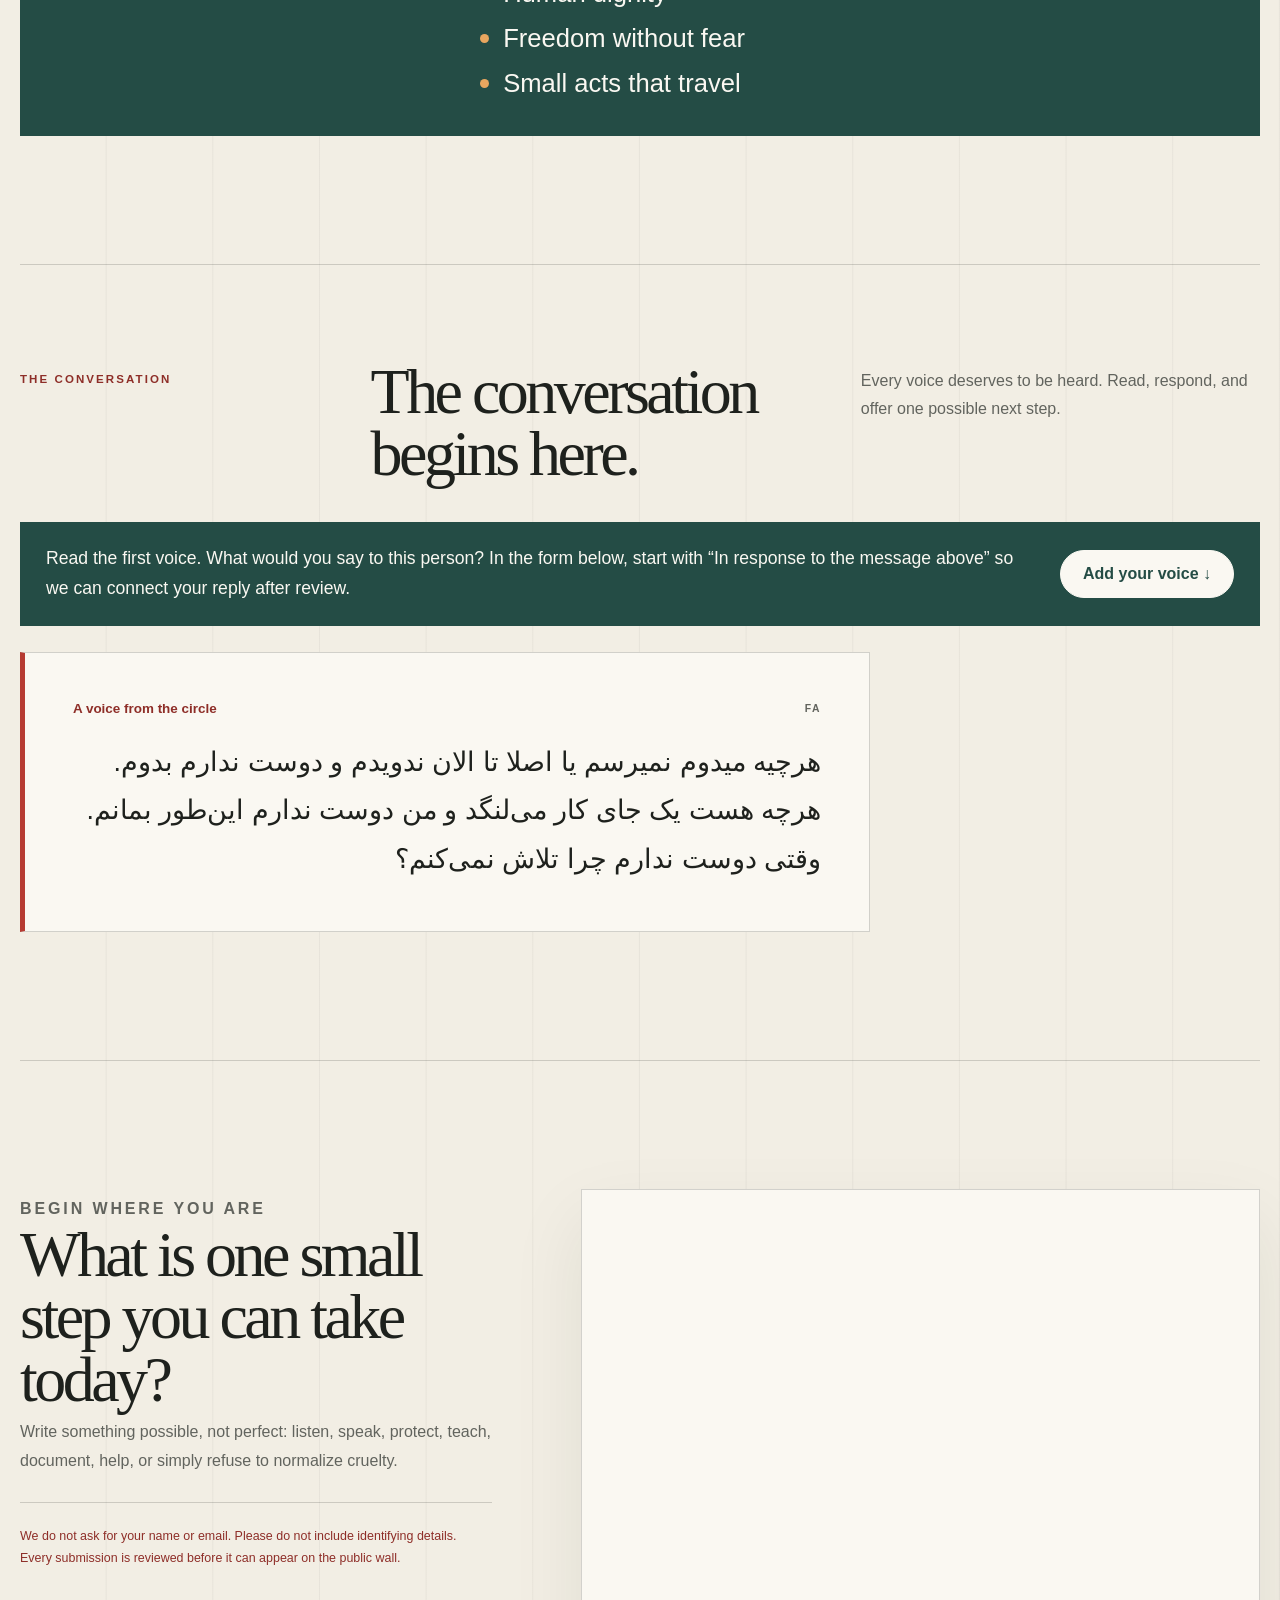
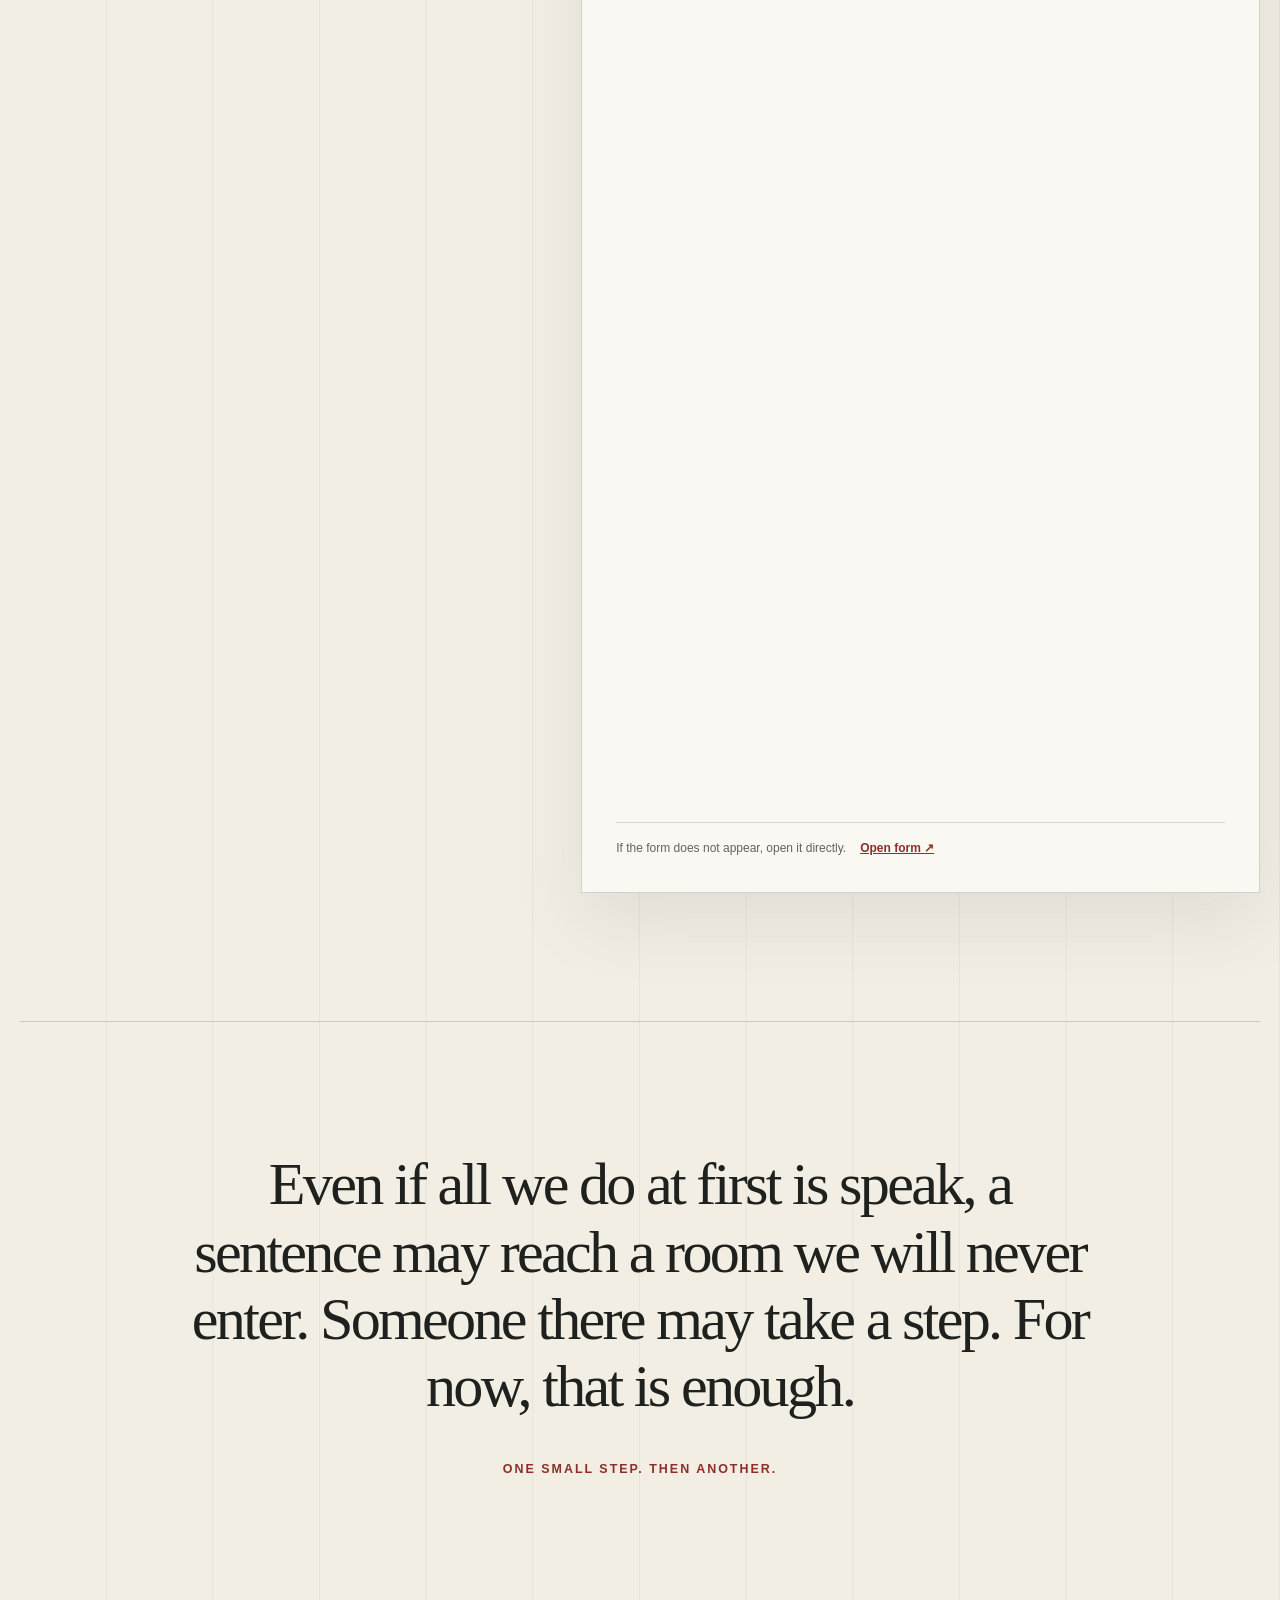
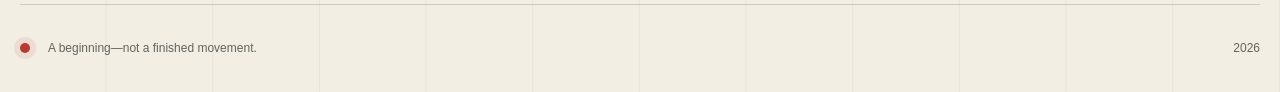
==== commit 5154a807: "Add files via upload" ====
--- a/index.html
+++ b/index.html
@@ -123,6 +123,26 @@
         </div>
       </section>
 
+      <section class="wall section-frame" id="wall">
+        <div class="wall-heading">
+          <p class="eyebrow" data-copy="wallEyebrow">The circle</p>
+          <h2 data-copy="wallTitle">Small steps, carried by many people.</h2>
+          <p data-copy="wallIntro">
+            No ranks, no loudest voice, no perfect heroes—only possible actions
+            offered by people who refuse to normalize cruelty.
+          </p>
+        </div>
+
+        <div class="wall-invitation"><p data-copy="wallInvitation">Read the first voice. What would you say to this person?</p><button class="primary-action" type="button" data-scroll="step" data-copy="joinConversation">Join the conversation ↓</button></div>
+        <div id="step-wall" class="step-wall" aria-live="polite"></div>
+        <div id="wall-empty" class="wall-empty">
+          <span class="wordmark-dot" aria-hidden="true"></span>
+          <p data-copy="wallEmpty">
+            The wall is waiting for its first approved step. Perhaps it will be yours.
+          </p>
+        </div>
+      </section>
+
       <section class="pledge section-frame" id="step">
         <div class="pledge-copy">
           <p class="eyebrow" data-copy="pledgeEyebrow">Begin where you are</p>
@@ -158,25 +178,6 @@
             <a href="https://tally.so/r/J9v5gr" target="_blank" rel="noreferrer" data-copy="openForm">
               Open form ↗
             </a>
-          </p>
-        </div>
-      </section>
-
-      <section class="wall section-frame" id="wall">
-        <div class="wall-heading">
-          <p class="eyebrow" data-copy="wallEyebrow">The circle</p>
-          <h2 data-copy="wallTitle">Small steps, carried by many people.</h2>
-          <p data-copy="wallIntro">
-            No ranks, no loudest voice, no perfect heroes—only possible actions
-            offered by people who refuse to normalize cruelty.
-          </p>
-        </div>
-
-        <div id="step-wall" class="step-wall" aria-live="polite"></div>
-        <div id="wall-empty" class="wall-empty">
-          <span class="wordmark-dot" aria-hidden="true"></span>
-          <p data-copy="wallEmpty">
-            The wall is waiting for its first approved step. Perhaps it will be yours.
           </p>
         </div>
       </section>
@@ -245,3 +246,4 @@
     </script>
   </body>
 </html>
+
--- a/styles.css
+++ b/styles.css
@@ -795,3 +795,31 @@
     scroll-behavior: auto;
   }
 }
+
+/* Conversation: make each voice readable as part of an open exchange. */
+.wall { padding-top: 96px; }
+.wall-heading { margin-bottom: 36px; }
+.wall-invitation {
+  display: flex; align-items: center; justify-content: space-between;
+  gap: 24px; margin-bottom: 26px; padding: 22px 26px;
+  background: var(--green); color: var(--paper-light);
+}
+.wall-invitation p { margin: 0; font-size: 1.1rem; line-height: 1.7; }
+.wall-invitation .primary-action { flex: 0 0 auto; background: var(--paper-light); color: var(--green); border-color: var(--paper-light); }
+.step-wall { grid-template-columns: 1fr; gap: 18px; max-width: 850px; }
+.public-step, .public-step:nth-child(3n + 2), .public-step:nth-child(3n + 3) {
+  min-height: 0; gap: 22px; padding: clamp(24px, 5vw, 48px);
+  background: var(--paper-light); color: var(--ink);
+  border-inline-start: 5px solid var(--red);
+}
+.step-meta { display: flex; align-items: center; justify-content: space-between; gap: 18px; }
+.voice-label { color: var(--red-dark); font-size: .84rem; font-weight: 800; }
+.public-step .step-language { color: var(--muted-ink) !important; }
+.public-step blockquote { max-width: 30em; font-size: clamp(1.25rem, 2.1vw, 1.75rem); line-height: 1.8; }
+@media (max-width: 620px) {
+  .wall { padding-top: 72px; }
+  .wall-invitation { align-items: stretch; flex-direction: column; padding: 22px; }
+  .wall-invitation .primary-action { align-self: flex-start; }
+  .public-step blockquote { font-size: 1.35rem; }
+}
+
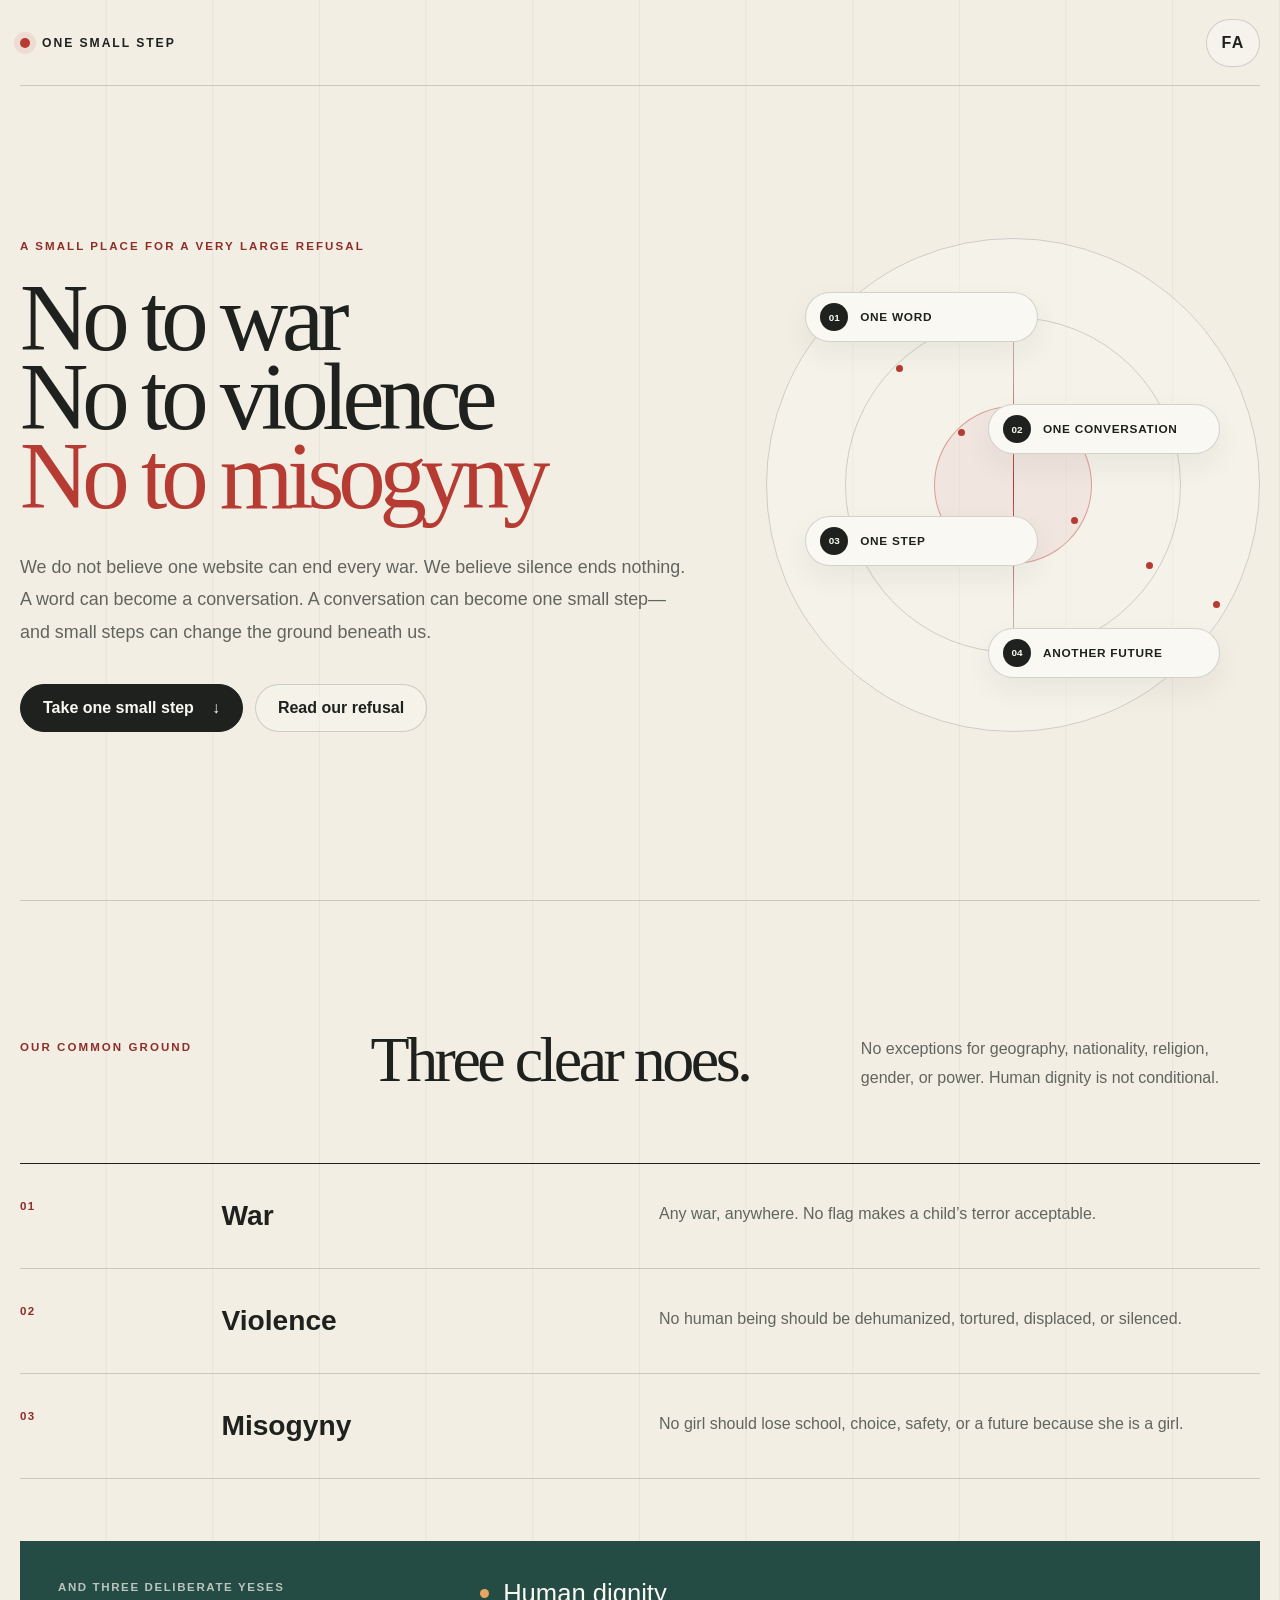
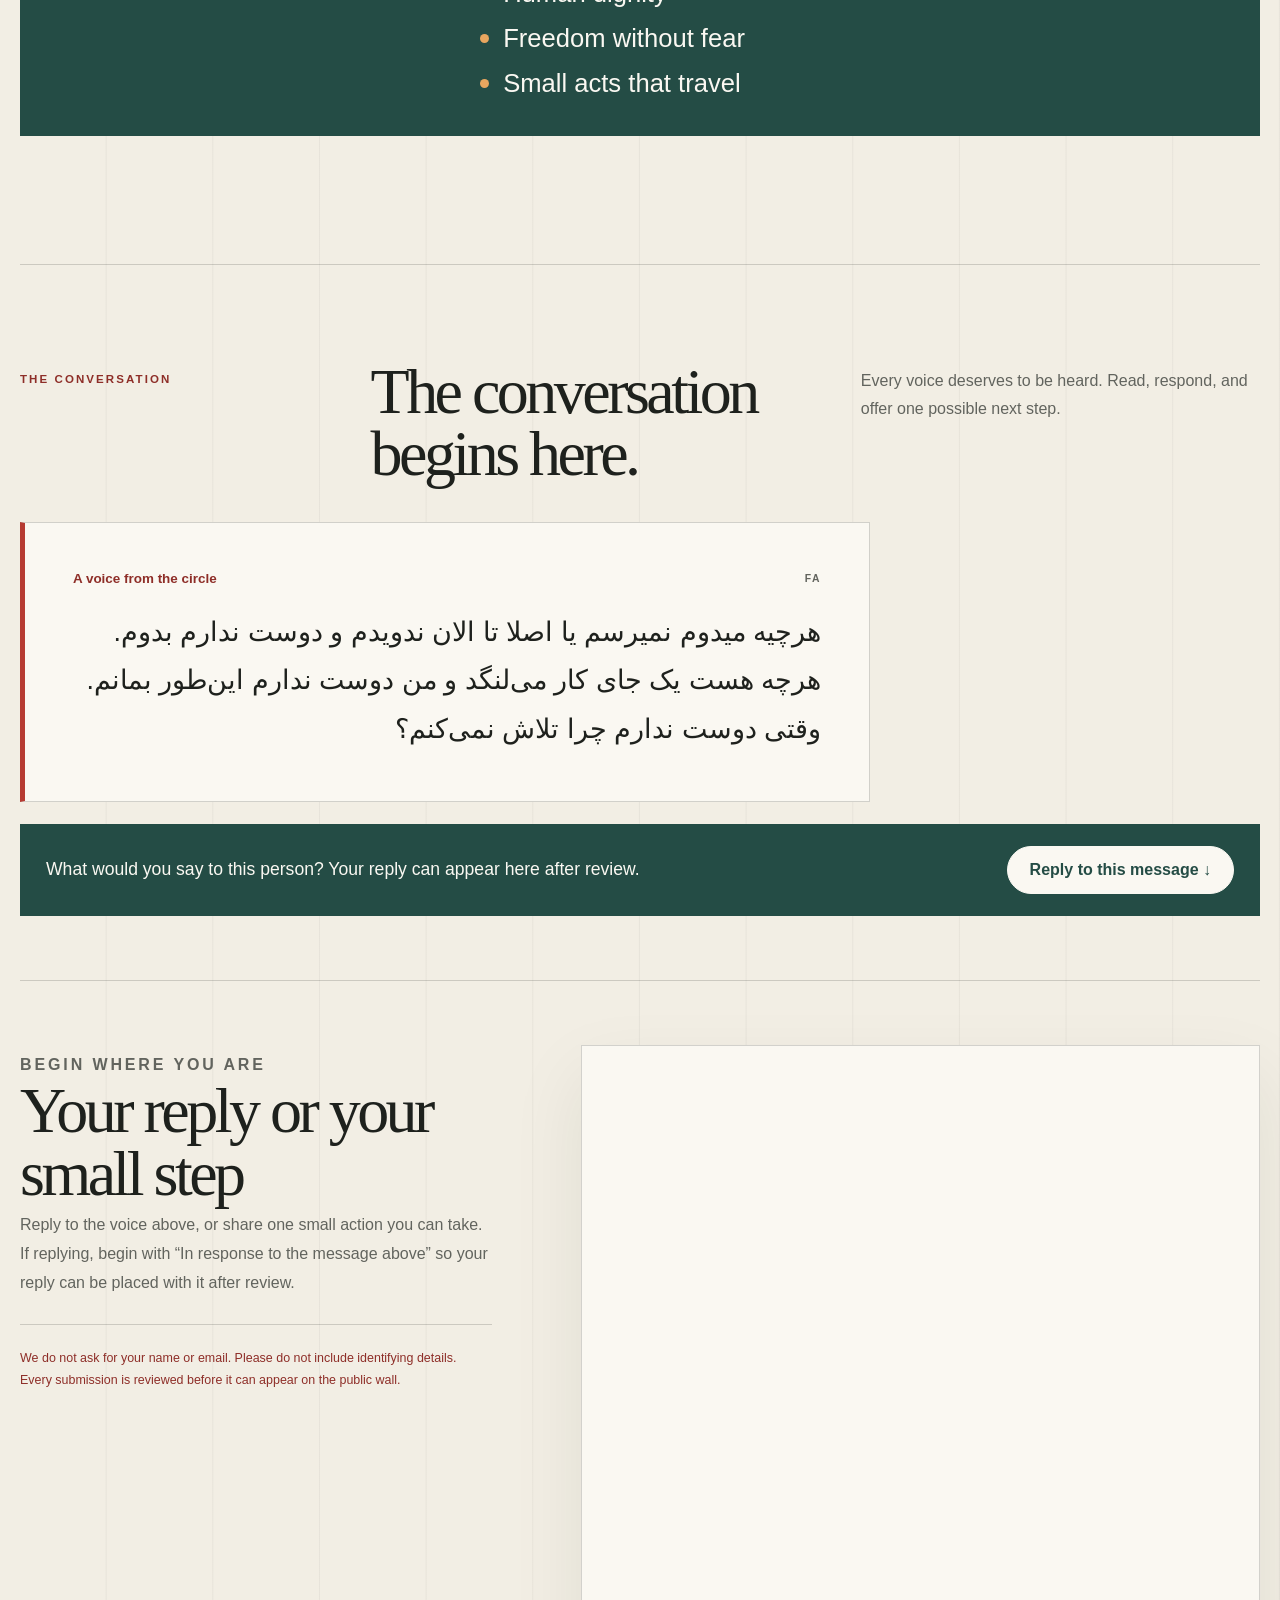
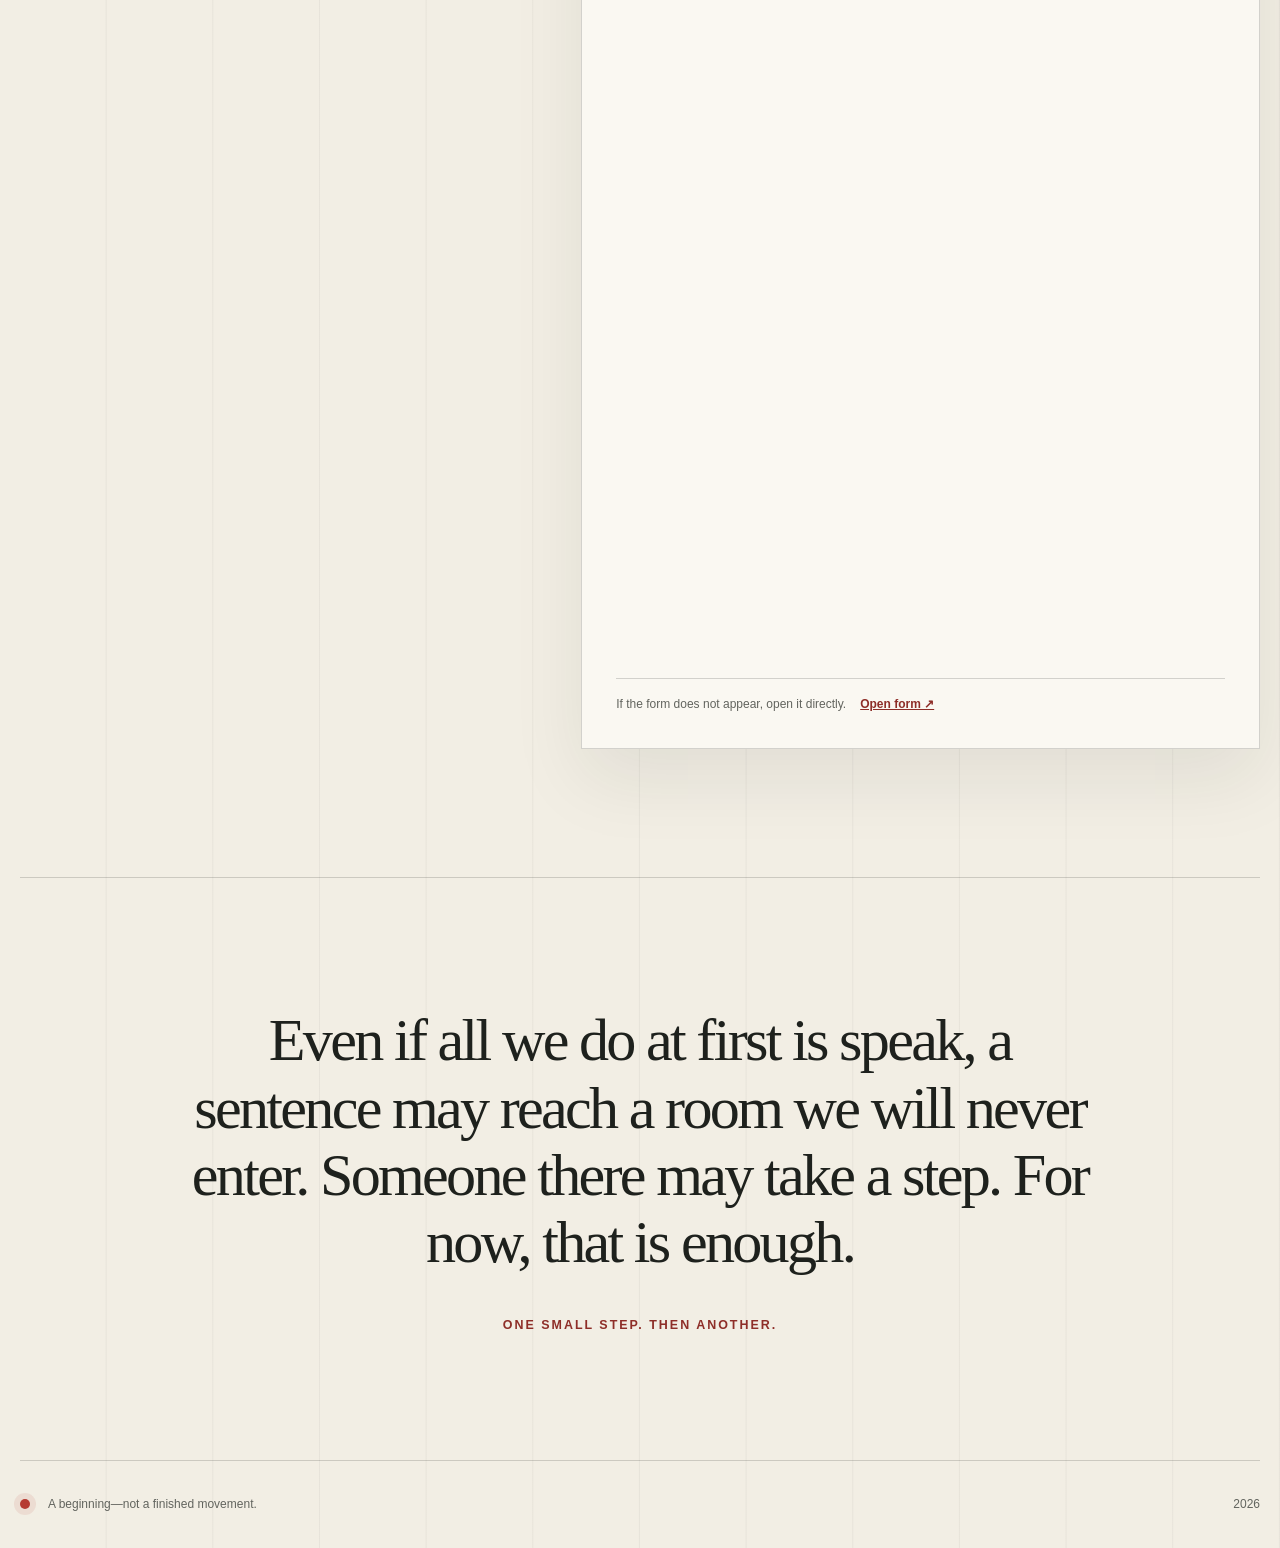
==== commit 88348ea2: "Add files via upload" ====
--- a/index.html
+++ b/index.html
@@ -133,8 +133,8 @@
           </p>
         </div>
 
+        <div id="step-wall" class="step-wall" aria-live="polite"></div>
         <div class="wall-invitation"><p data-copy="wallInvitation">Read the first voice. What would you say to this person?</p><button class="primary-action" type="button" data-scroll="step" data-copy="joinConversation">Join the conversation ↓</button></div>
-        <div id="step-wall" class="step-wall" aria-live="polite"></div>
         <div id="wall-empty" class="wall-empty">
           <span class="wordmark-dot" aria-hidden="true"></span>
           <p data-copy="wallEmpty">
@@ -247,3 +247,4 @@
   </body>
 </html>
 
+
--- a/styles.css
+++ b/styles.css
@@ -823,3 +823,11 @@
   .public-step blockquote { font-size: 1.35rem; }
 }
 
+
+.wall { padding-bottom: 64px; }
+.wall-invitation { margin-top: 22px; margin-bottom: 0; }
+.pledge { padding-top: 64px; }
+.step-replies { width: 100%; margin-top: 8px; padding-top: 24px; border-top: 1px solid var(--line); }
+.replies-title { margin: 0 0 16px; color: var(--red-dark); font-size: .85rem; }
+.step-reply { max-width: 48em; margin: 0 0 12px; padding: 16px 20px; background: var(--paper); line-height: 1.9; }
+
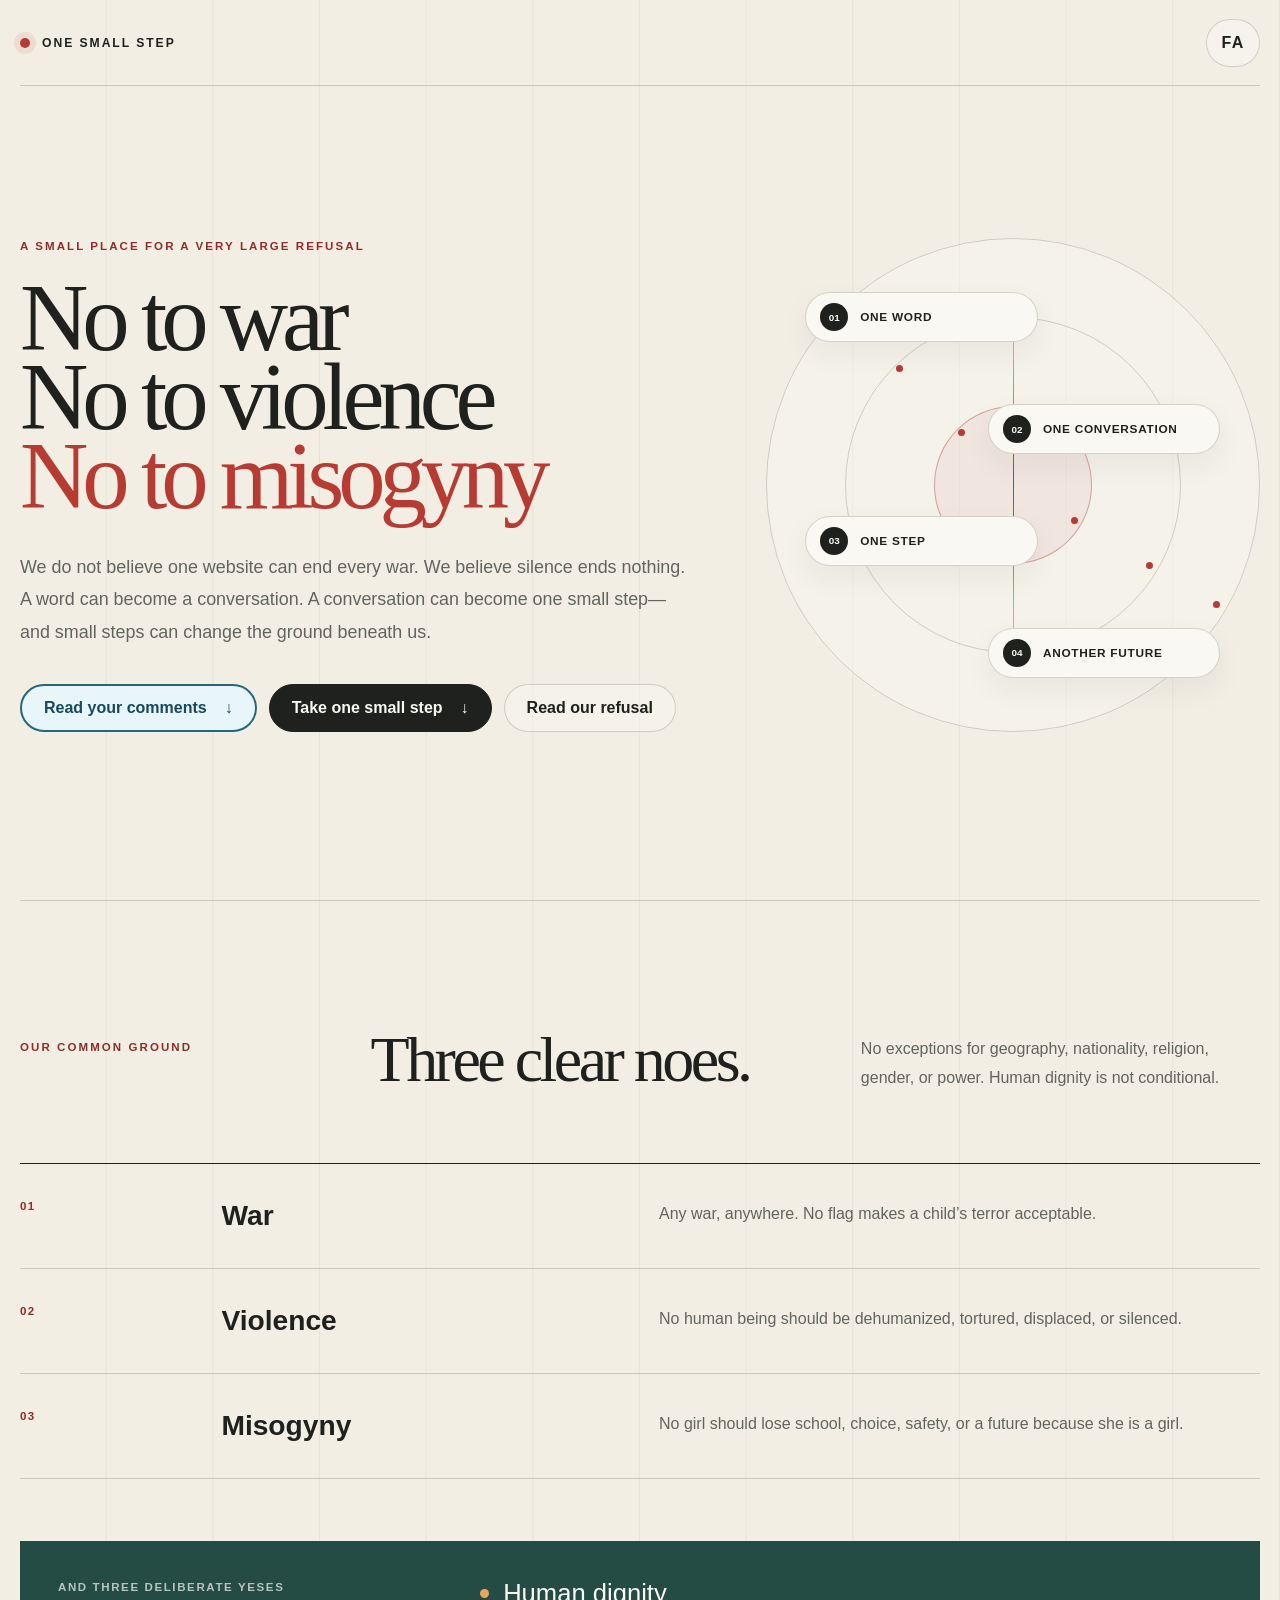
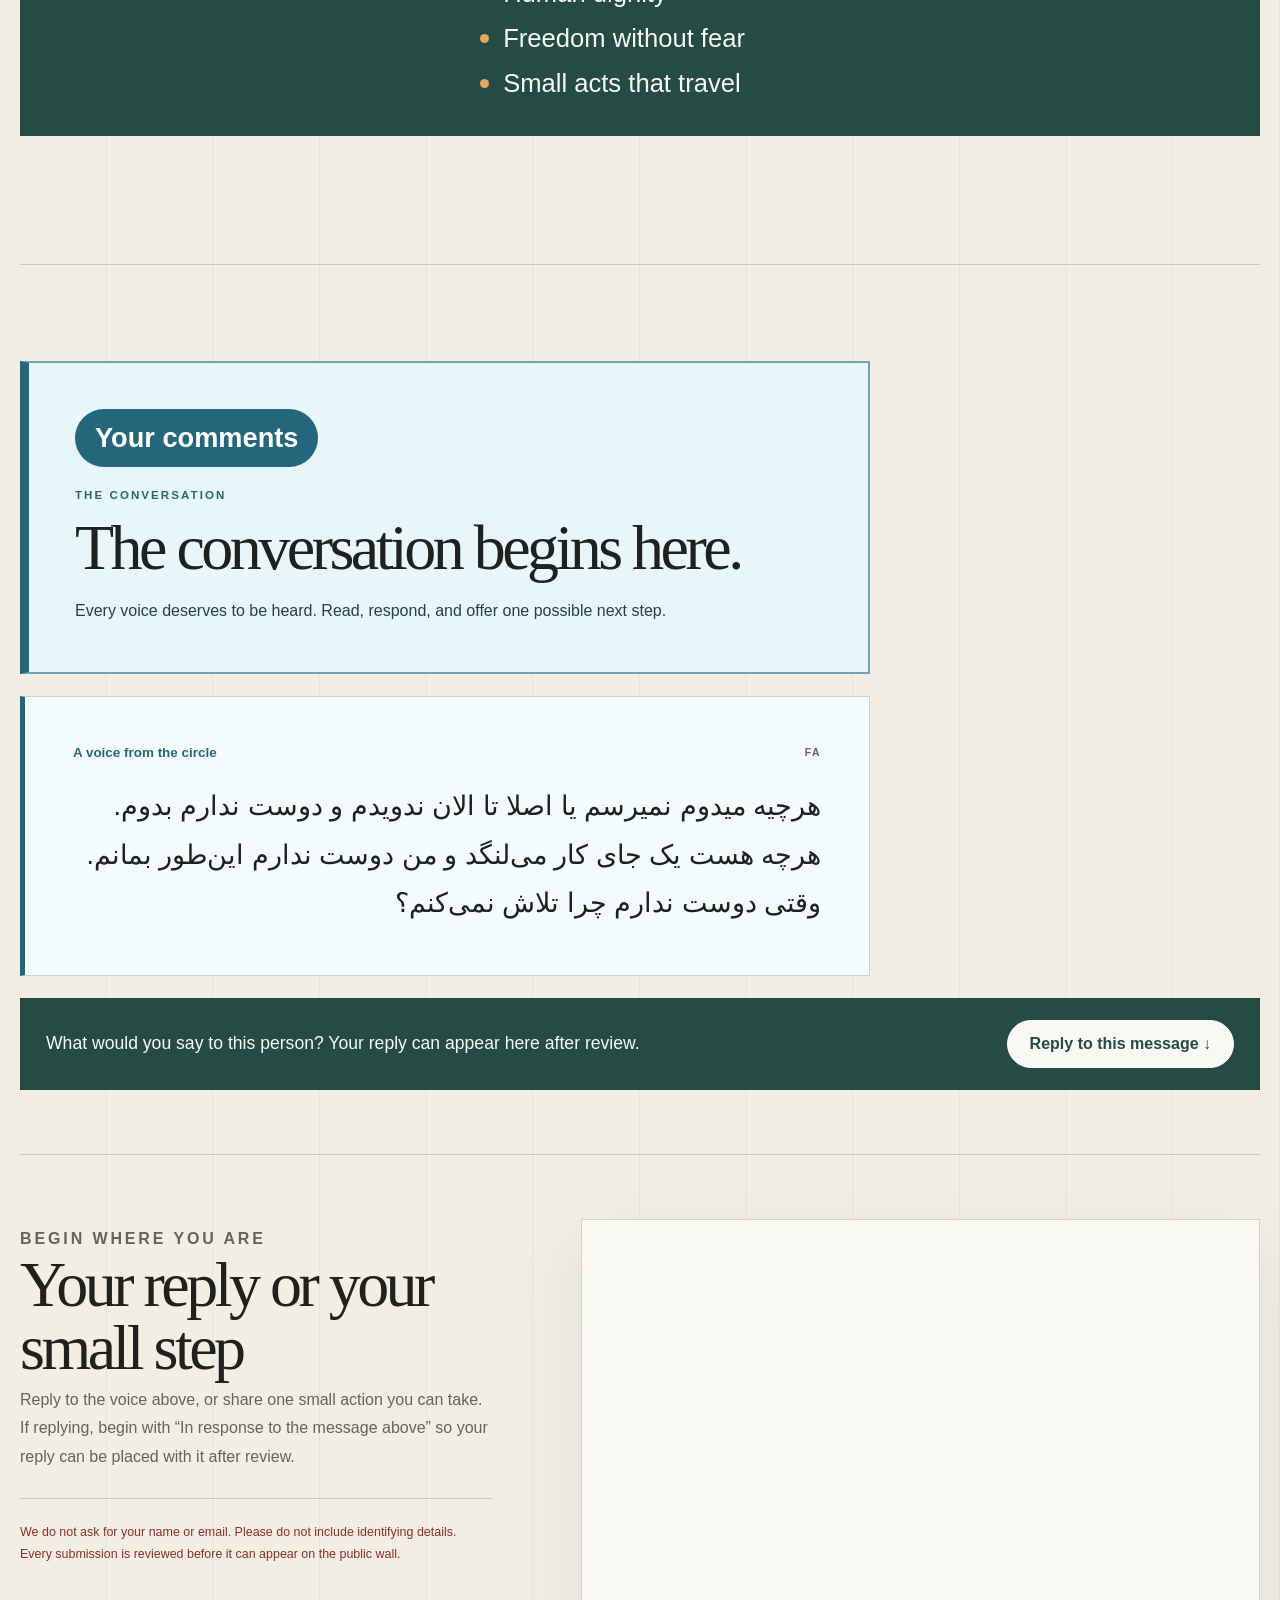
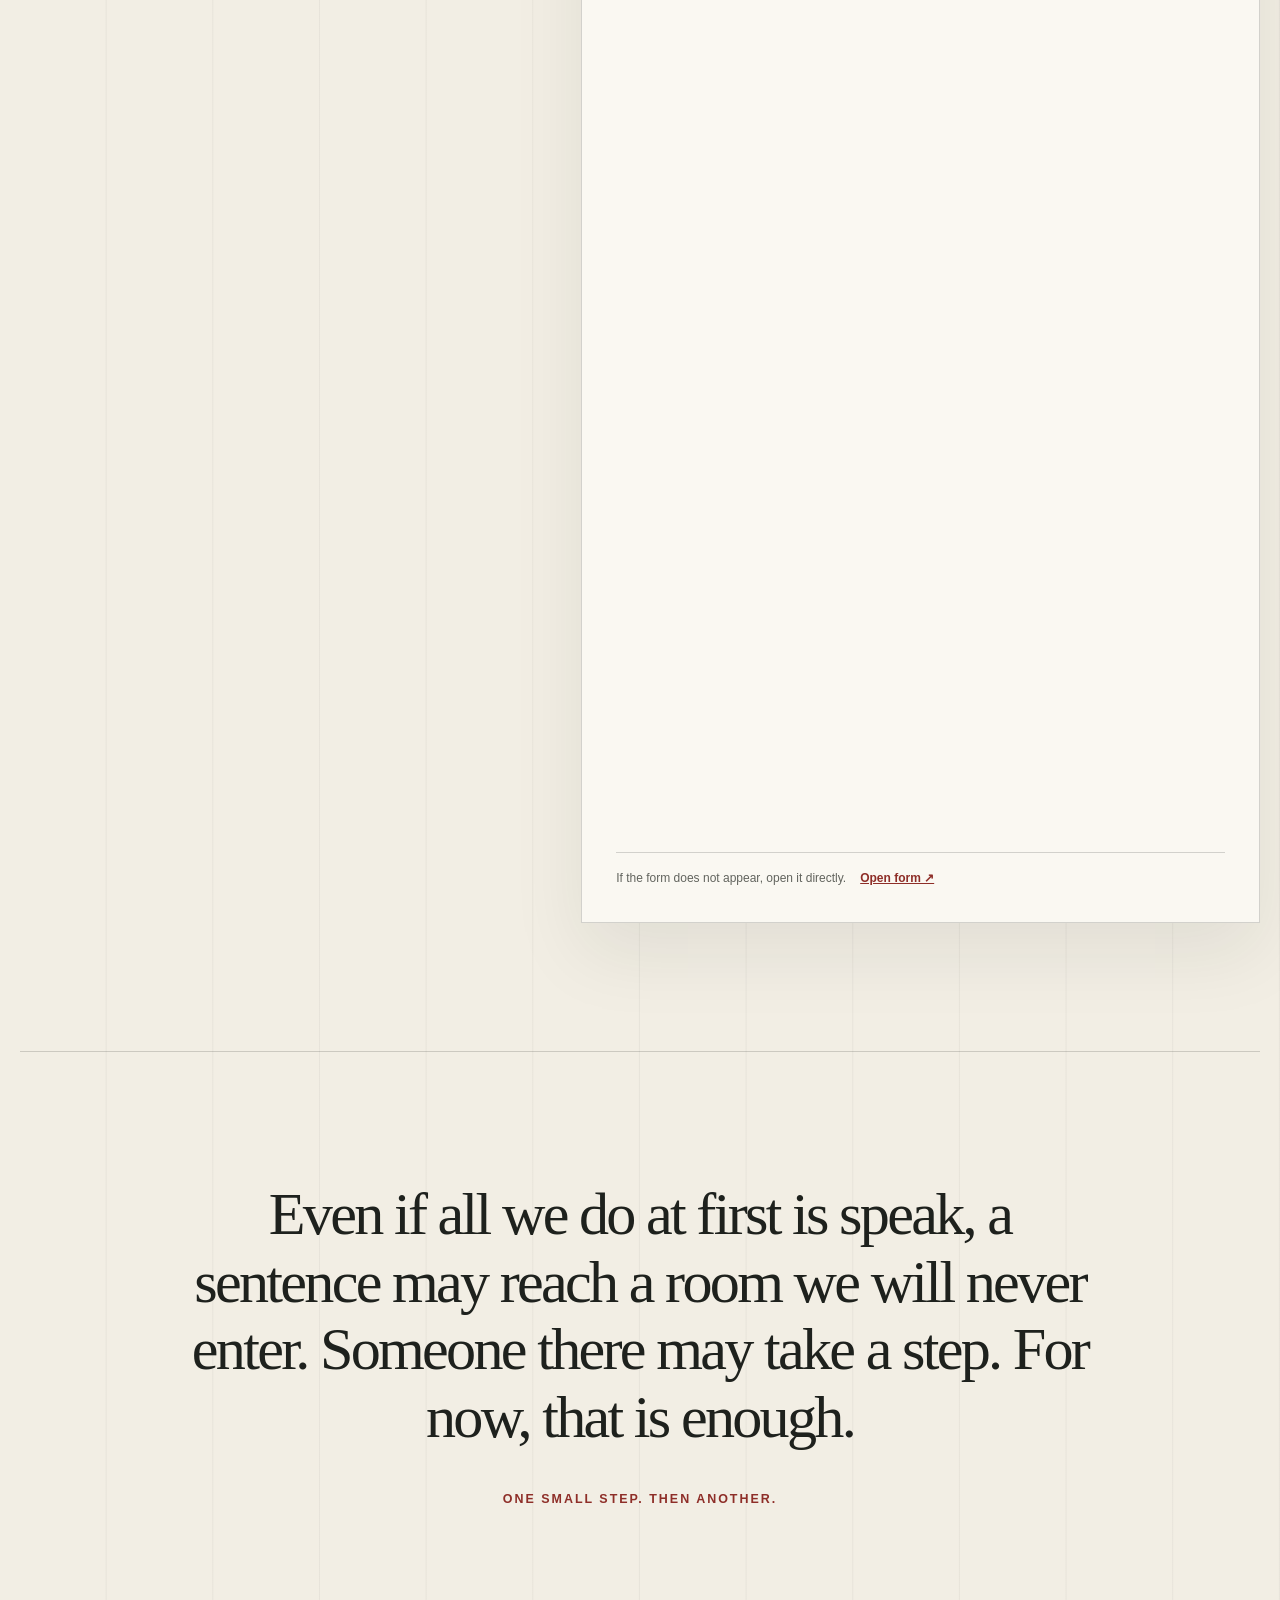
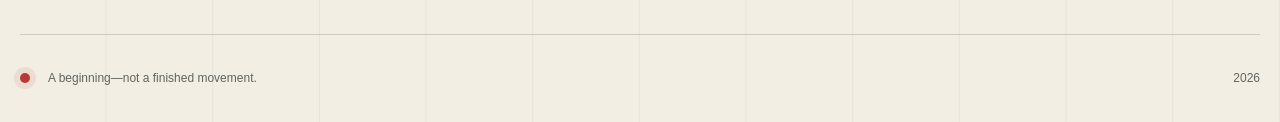
==== commit 4c4e35ab: "Add files via upload" ====
--- a/index.html
+++ b/index.html
@@ -56,6 +56,10 @@
             become one small step—and small steps can change the ground beneath us.
           </p>
           <div class="hero-actions">
+            <button class="comments-action" type="button" data-scroll="wall">
+              <span data-copy="viewComments">Read your comments</span>
+              <span aria-hidden="true">↓</span>
+            </button>
             <button class="primary-action" type="button" data-scroll="step">
               <span data-copy="takeStep">Take one small step</span>
               <span aria-hidden="true">↓</span>
@@ -125,6 +129,7 @@
 
       <section class="wall section-frame" id="wall">
         <div class="wall-heading">
+          <span class="comments-kicker" data-copy="commentsKicker">Your comments</span>
           <p class="eyebrow" data-copy="wallEyebrow">The circle</p>
           <h2 data-copy="wallTitle">Small steps, carried by many people.</h2>
           <p data-copy="wallIntro">
@@ -248,3 +253,4 @@
 </html>
 
 
+
--- a/styles.css
+++ b/styles.css
@@ -831,3 +831,16 @@
 .replies-title { margin: 0 0 16px; color: var(--red-dark); font-size: .85rem; }
 .step-reply { max-width: 48em; margin: 0 0 12px; padding: 16px 20px; background: var(--paper); line-height: 1.9; }
 
+
+/* The pale sky-blue comment area remains readable on small screens. */
+.comments-action { display:inline-flex; align-items:center; gap:18px; min-height:48px; padding:0 22px; border:2px solid #24677c; border-radius:999px; background:#e8f5f9; color:#16495d; font:inherit; font-weight:800; cursor:pointer; }
+.comments-action:hover,.comments-action:focus-visible { background:#24677c; color:#fff; }
+.wall-heading { display:block; max-width:850px; margin-bottom:22px; padding:clamp(24px,5vw,46px); background:#e8f5f9; border:2px solid #6ca5b6; border-inline-start:9px solid #24677c; }
+.comments-kicker { display:inline-block; margin-bottom:20px; padding:9px 20px; border-radius:999px; background:#24677c; color:#fff; font-size:clamp(1.15rem,3vw,1.7rem); font-weight:800; line-height:1.5; }
+.wall-heading .eyebrow { margin:0 0 12px; color:#24677c; }
+.wall-heading h2 { margin-bottom:18px; }
+.wall-heading > p:last-child { max-width:44em; margin:0; color:#25414a; }
+.public-step,.public-step:nth-child(3n + 2),.public-step:nth-child(3n + 3) { background:#f4fbfd; border-color:#b6d7df; border-inline-start-color:#24677c; }
+.voice-label { color:#24677c; }
+@media (max-width:620px) { .comments-action { width:100%; justify-content:space-between; } .wall-heading { padding:24px 18px; margin-bottom:18px; } .comments-kicker { margin-bottom:14px; } }
+
